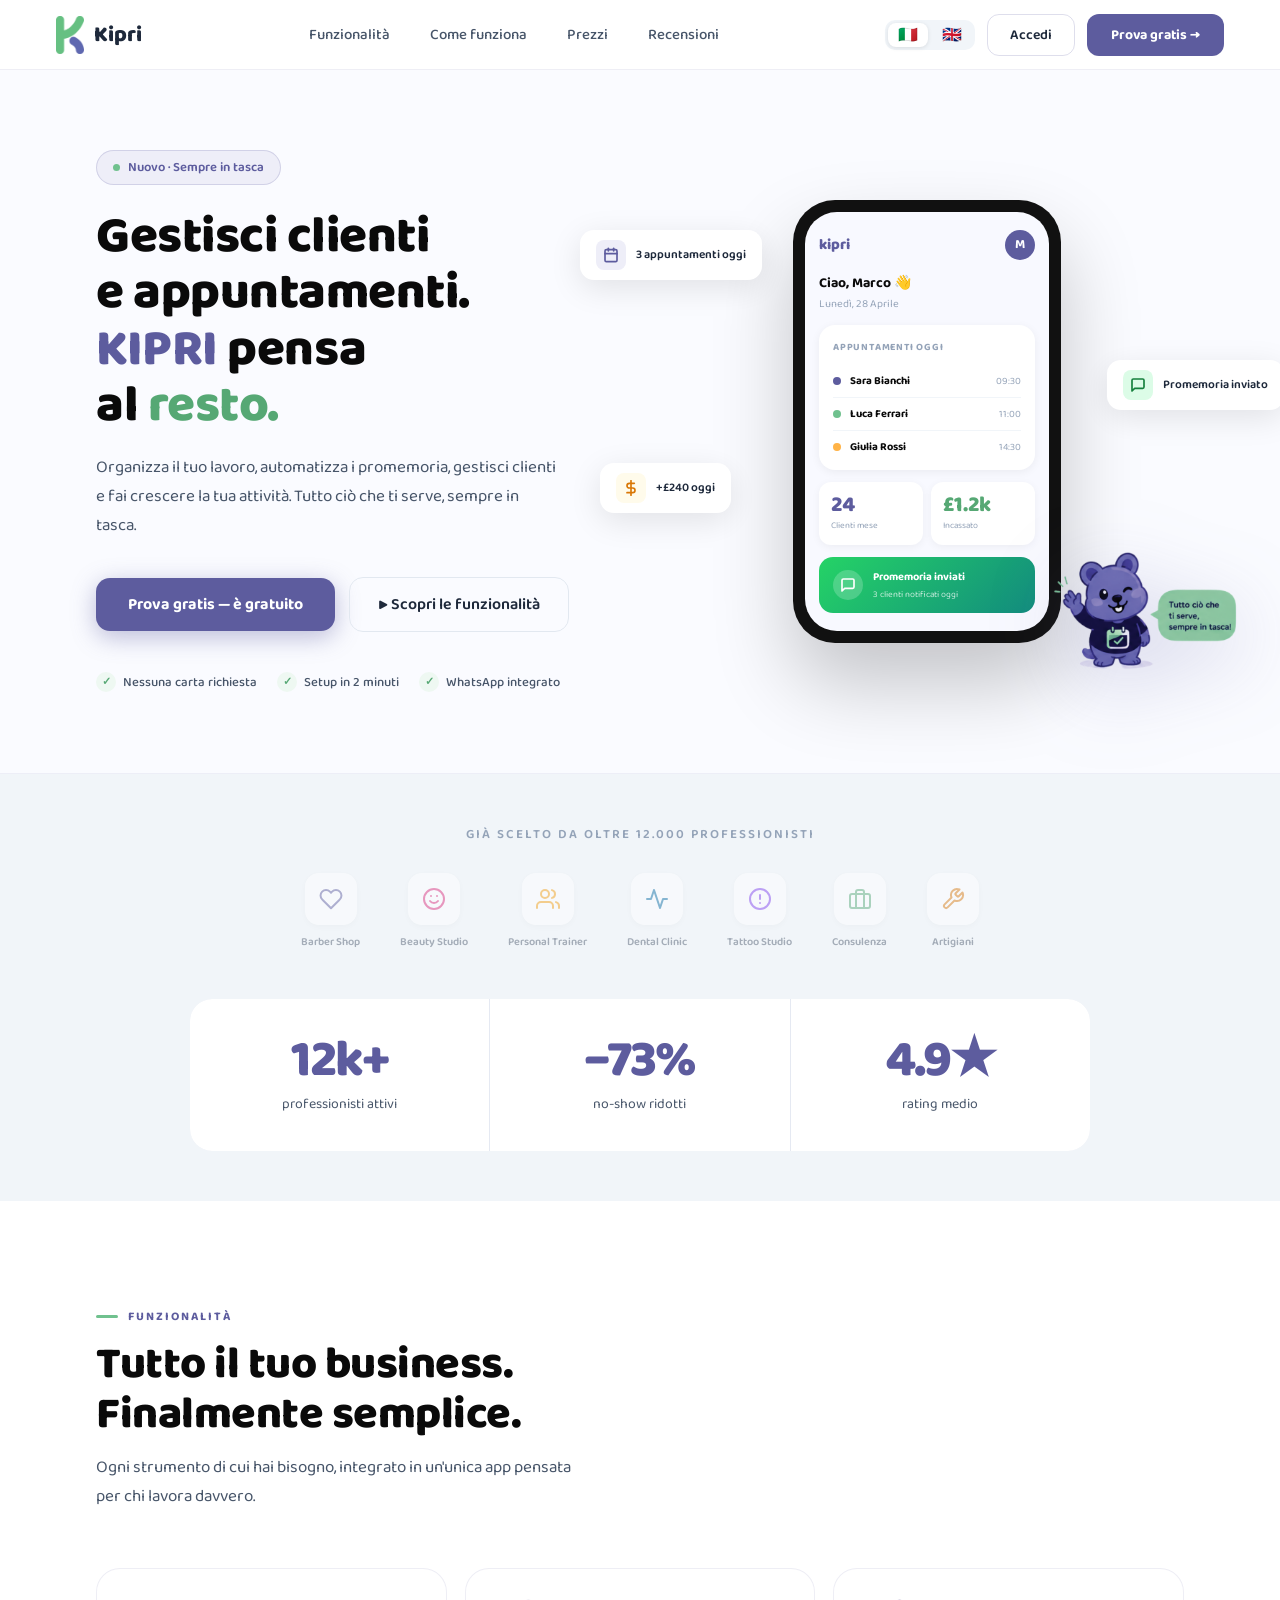
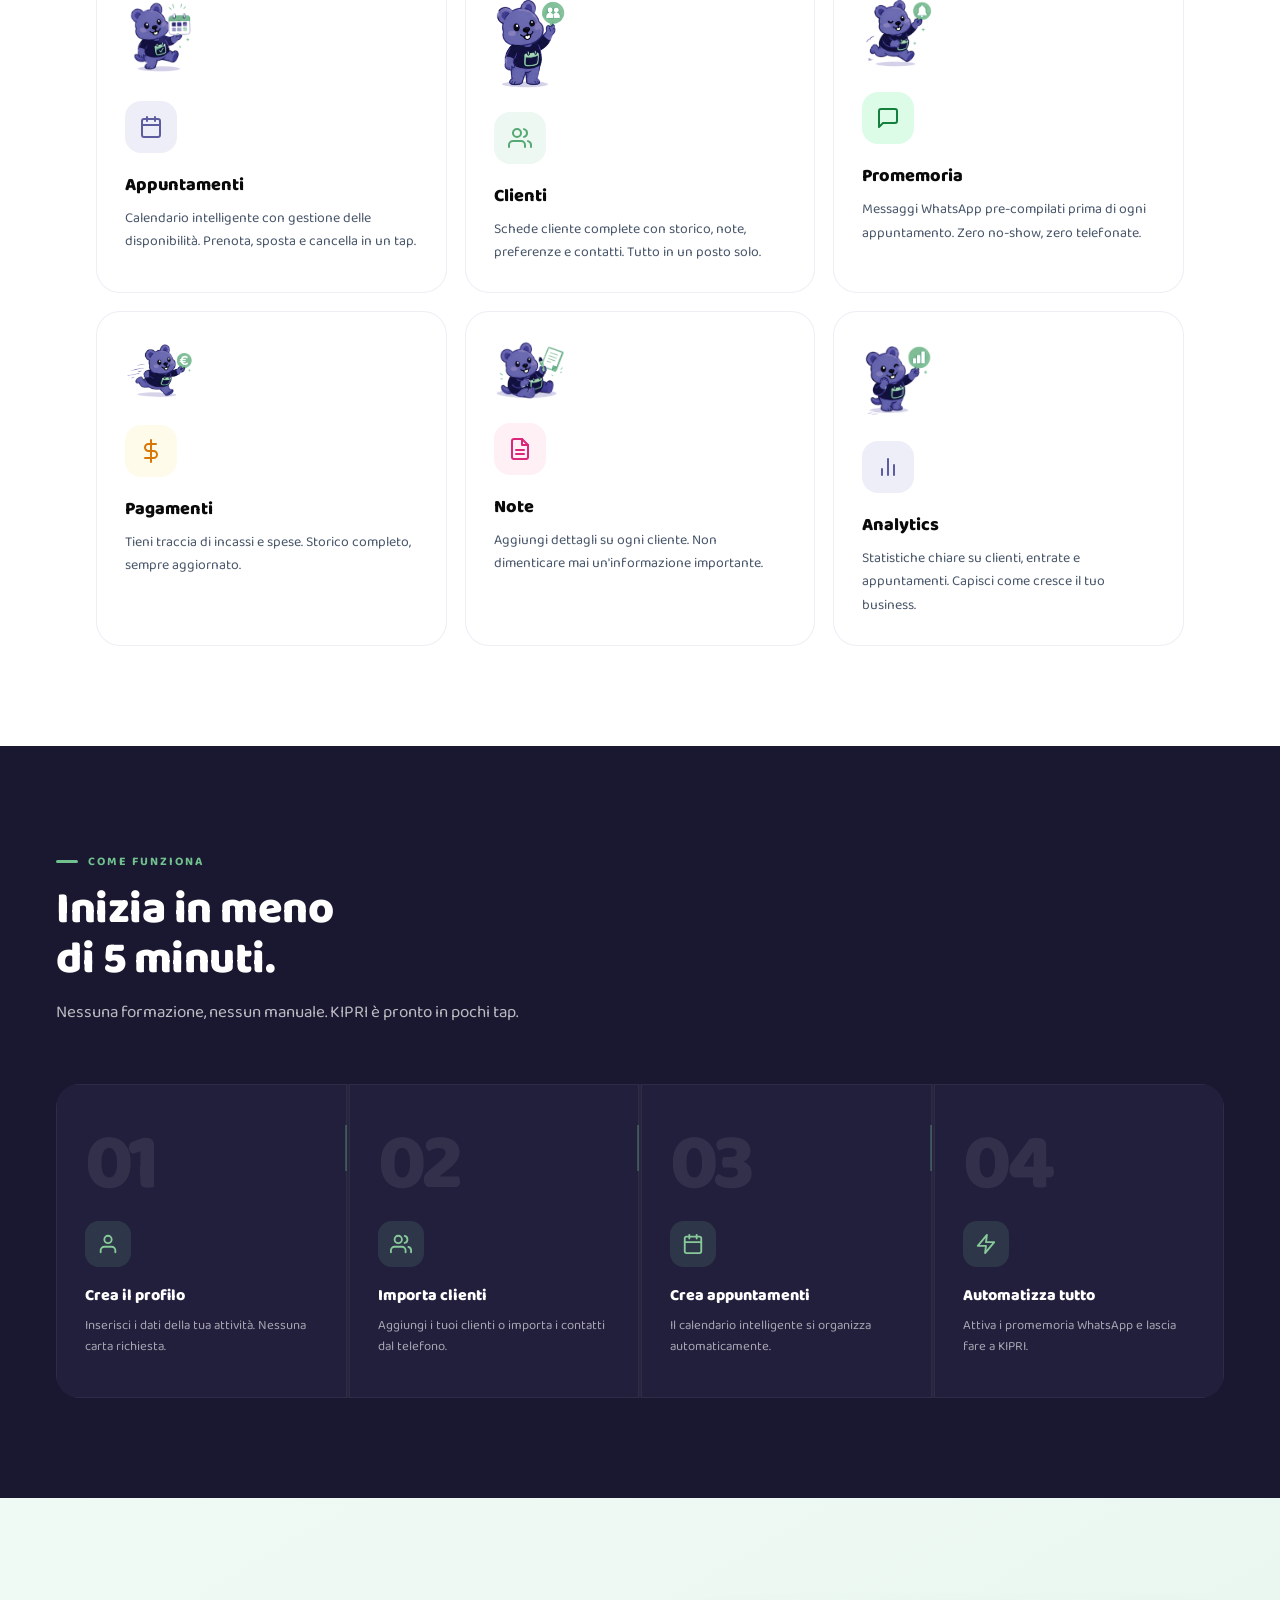
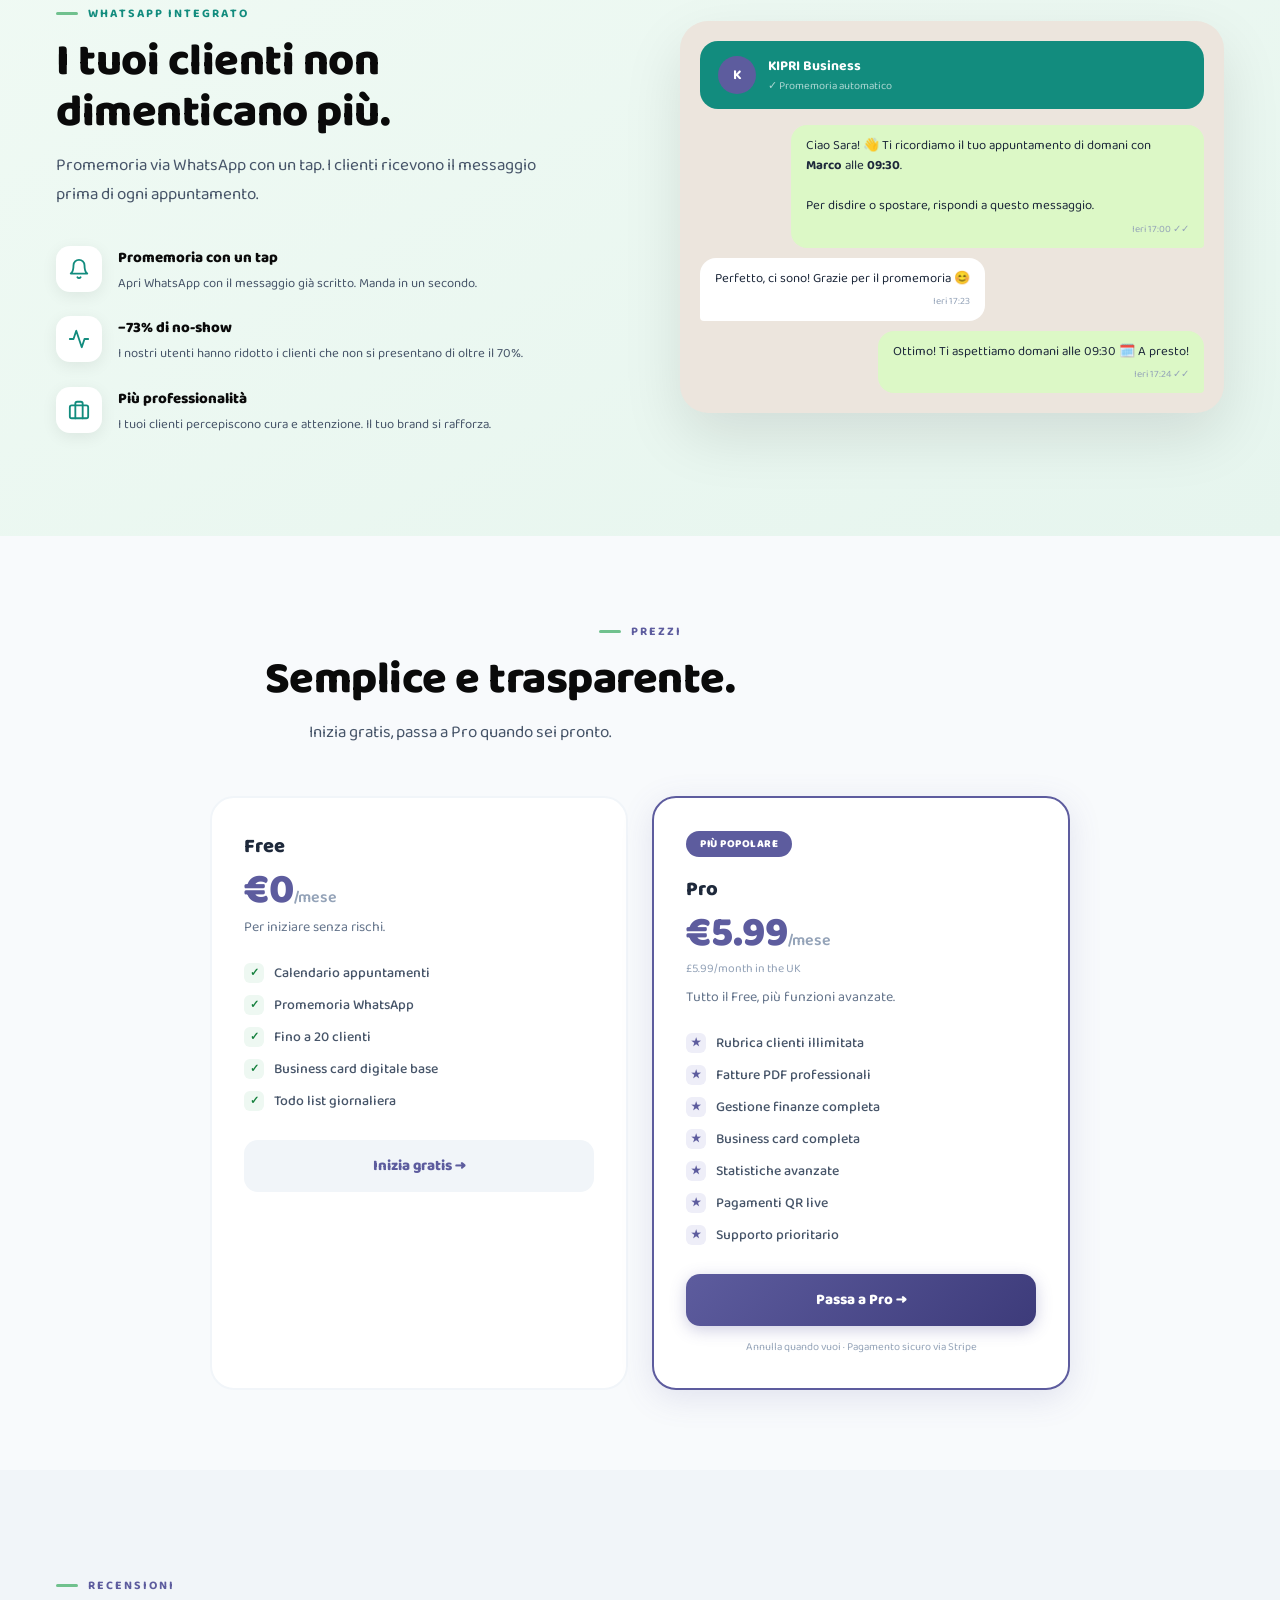
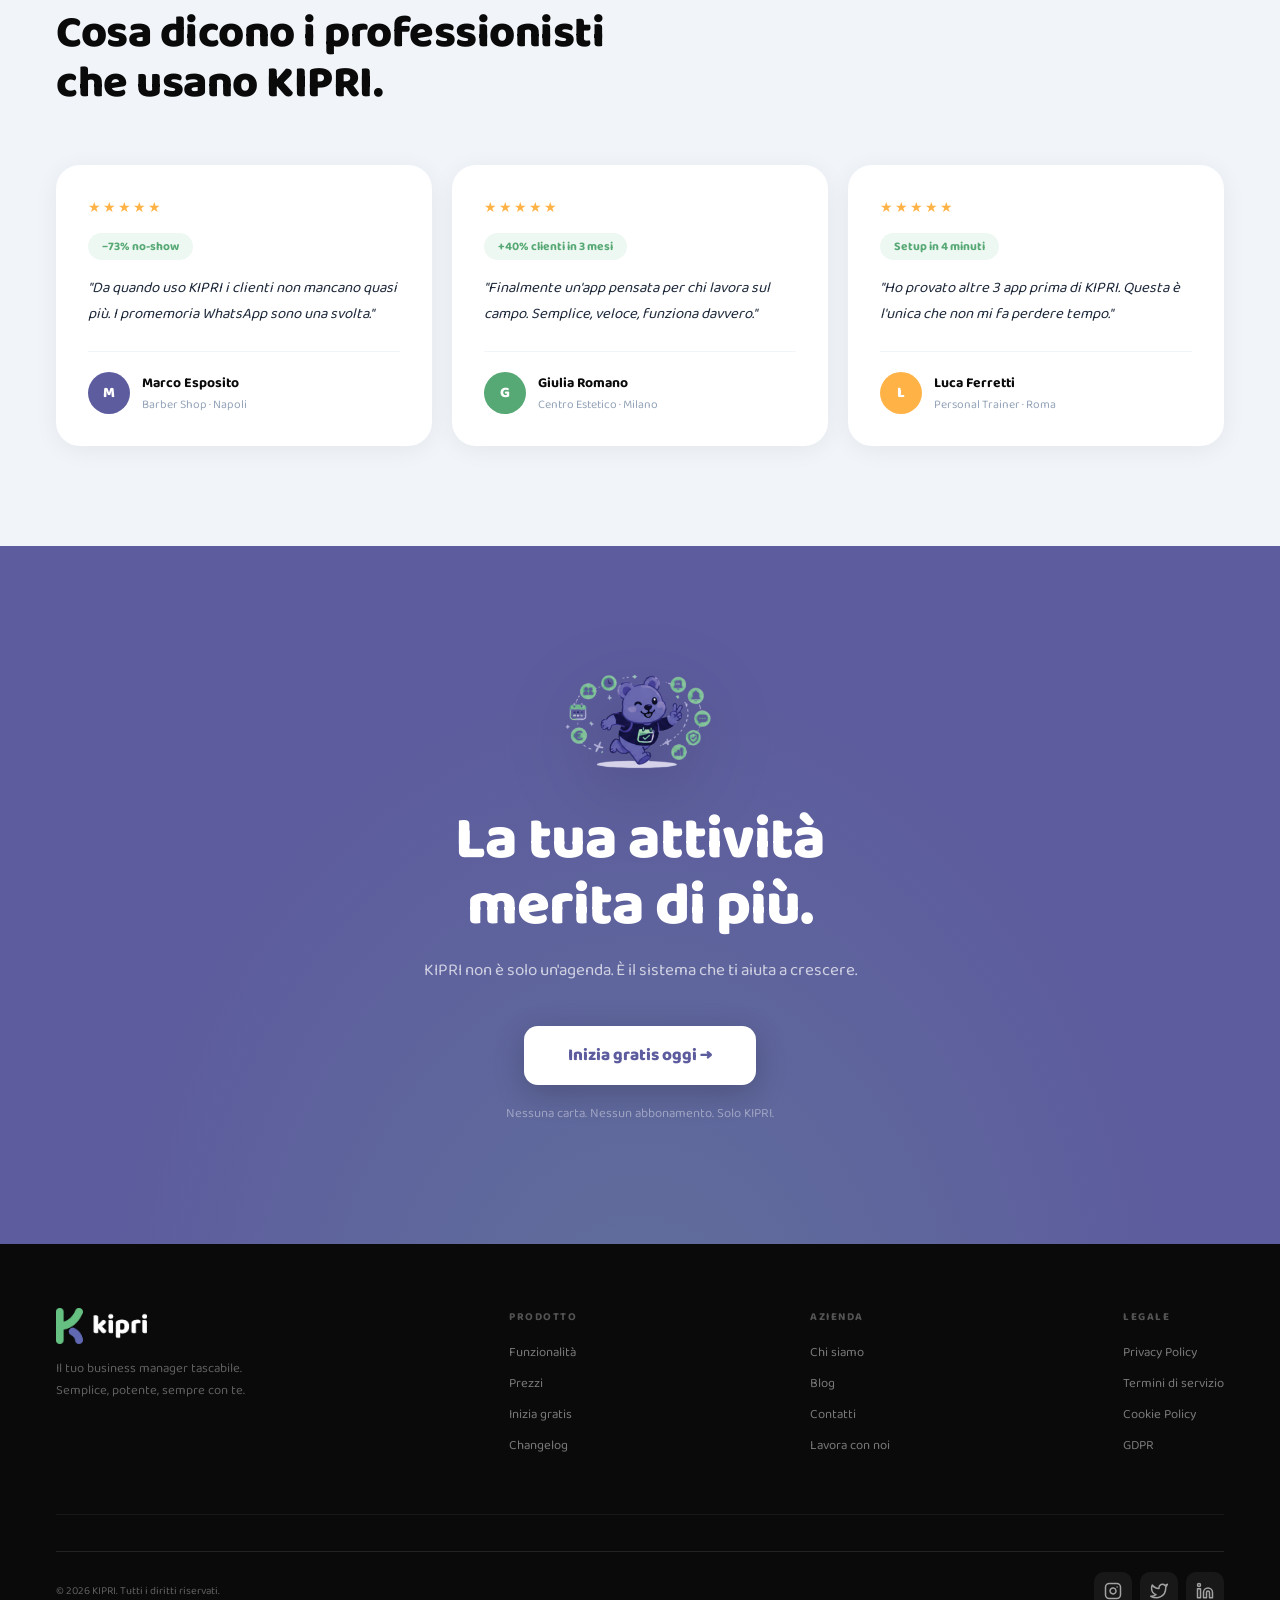
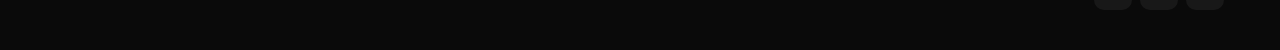
==== index.html @ b2044b87 "Landing: sezione pricing Free vs Pro" ====
<!DOCTYPE html>
<html lang="it">
<head>
<meta charset="UTF-8" />
<meta name="viewport" content="width=device-width, initial-scale=1.0" />
<title>KIPRI — Gestisci clienti e appuntamenti. Sempre in tasca.</title>
<meta name="description" content="KIPRI è l'app gestionale per professionisti e piccole imprese in Italia e UK. Gestisci clienti, appuntamenti, promemoria WhatsApp, fatture e pagamenti — tutto in tasca." />
<meta name="keywords" content="gestionale professionisti, app appuntamenti, gestione clienti, promemoria WhatsApp, fatture PDF, piccole imprese, freelance, barbiere, estetista, personal trainer" />
<meta name="author" content="KIPRI" />
<meta name="robots" content="index, follow" />
<link rel="canonical" href="https://www.kipri.app/" />

<!-- Open Graph / WhatsApp / Facebook -->
<meta property="og:type" content="website" />
<meta property="og:url" content="https://www.kipri.app/" />
<meta property="og:title" content="KIPRI — Il tuo business sempre in tasca" />
<meta property="og:description" content="Gestisci clienti, appuntamenti, promemoria WhatsApp e fatture in un'unica app. Gratis per sempre nella versione base." />
<meta property="og:image" content="https://www.kipri.app/assets/images/kipri-og.png" />
<meta property="og:locale" content="it_IT" />
<meta property="og:locale:alternate" content="en_GB" />
<meta property="og:site_name" content="KIPRI" />

<!-- Twitter Card -->
<meta name="twitter:card" content="summary_large_image" />
<meta name="twitter:title" content="KIPRI — Il tuo business sempre in tasca" />
<meta name="twitter:description" content="Gestisci clienti, appuntamenti, promemoria WhatsApp e fatture. Gratis." />
<meta name="twitter:image" content="https://www.kipri.app/assets/images/kipri-og.png" />

<!-- Schema.org structured data -->
<script type="application/ld+json">
{
  "@context": "https://schema.org",
  "@type": "SoftwareApplication",
  "name": "KIPRI",
  "description": "App gestionale per professionisti e piccole imprese. Clienti, appuntamenti, promemoria WhatsApp, fatture e pagamenti.",
  "url": "https://www.kipri.app",
  "applicationCategory": "BusinessApplication",
  "operatingSystem": "Web, iOS, Android",
  "offers": {
    "@type": "Offer",
    "price": "0",
    "priceCurrency": "EUR"
  },
  "creator": {
    "@type": "Organization",
    "name": "KIPRI",
    "url": "https://www.kipri.app",
    "email": "kipri@kipri.app"
  }
}
</script>
<link rel="icon" type="image/png" href="assets/images/kipri-logo-favicon.png" />
<link rel="apple-touch-icon" href="assets/images/kipri-logo-favicon.png" />
<link rel="preconnect" href="https://fonts.googleapis.com" />
<link rel="preconnect" href="https://fonts.gstatic.com" crossorigin />
<link href="https://fonts.googleapis.com/css2?family=Baloo+2:wght@400;500;600;700;800&display=swap" rel="stylesheet" />
<link rel="stylesheet" href="style.css" />
</head>
<body>

<!-- NAV -->
<nav>
  <a href="#" class="nav-logo">
    <img src="assets/images/logo-kipri.png" alt="Kipri" onerror="this.style.display='none'"/>
    <span class="nav-logo-text">Kipri</span>
  </a>
  <ul class="nav-links">
    <li><a href="#features" id="nav-link1">Funzionalità</a></li>
    <li><a href="#how" id="nav-link2">Come funziona</a></li>
    <li><a href="#pricing" id="nav-link-pricing">Prezzi</a></li>
    <li><a href="#testimonials" id="nav-link3">Recensioni</a></li>
  </ul>
  <div class="nav-cta">
    <div class="lang-switcher">
      <button class="lang-btn active" id="btn-it" onclick="setLang('it')">🇮🇹</button>
      <button class="lang-btn" id="btn-en" onclick="setLang('en')">🇬🇧</button>
    </div>
    <a href="https://kipri.app" class="btn-ghost" id="nav-login">Accedi</a>
    <a href="register.html" class="btn-primary" id="nav-cta">Prova gratis →</a>
  </div>
</nav>

<!-- HERO -->
<div class="hero-wrap">
  <div class="hero">
    <div>
      <div class="hero-badge"><div class="badge-dot"></div><span id="hero-badge">Nuovo · Sempre in tasca</span></div>
      <h1 class="hero-title" id="hero-title">
        Gestisci clienti<br>e appuntamenti.<br>
        <span class="hl">KIPRI</span> pensa<br>al <span class="hlg">resto.</span>
      </h1>
      <p class="hero-sub" id="hero-sub">Organizza il tuo lavoro, automatizza i promemoria, gestisci clienti e fai crescere la tua attività. Tutto ciò che ti serve, sempre in tasca.</p>
      <div class="hero-actions">
        <a href="register.html" class="btn-hero" id="hero-btn1">Prova gratis — è gratuito</a>
        <a href="#features" class="btn-demo" id="hero-btn2">▶ Scopri le funzionalità</a>
      </div>
      <div class="hero-trust">
        <div class="trust-item"><div class="trust-check">✓</div><span id="trust1">Nessuna carta richiesta</span></div>
        <div class="trust-item"><div class="trust-check">✓</div><span id="trust2">Setup in 2 minuti</span></div>
        <div class="trust-item"><div class="trust-check">✓</div><span id="trust3">WhatsApp integrato</span></div>
      </div>
    </div>
    <div class="hero-visual">
      <div class="fbadge fb1">
        <div class="fbadge-icon" style="background:#EEEEF8;"><svg width="16" height="16" viewBox="0 0 24 24" fill="none" stroke="#5D5C9E" stroke-width="2.5" stroke-linecap="round" stroke-linejoin="round"><rect x="3" y="4" width="18" height="18" rx="2"/><line x1="16" y1="2" x2="16" y2="6"/><line x1="8" y1="2" x2="8" y2="6"/><line x1="3" y1="10" x2="21" y2="10"/></svg></div>
        <span id="fbadge1">3 appuntamenti oggi</span>
      </div>
      <div class="fbadge fb2">
        <div class="fbadge-icon" style="background:#DCFCE7;"><svg width="16" height="16" viewBox="0 0 24 24" fill="none" stroke="#15803D" stroke-width="2.5" stroke-linecap="round" stroke-linejoin="round"><path d="M21 15a2 2 0 0 1-2 2H7l-4 4V5a2 2 0 0 1 2-2h14a2 2 0 0 1 2 2z"/></svg></div>
        <span id="fbadge2">Promemoria inviato</span>
      </div>
      <div class="fbadge fb3">
        <div class="fbadge-icon" style="background:#FFFBEB;"><svg width="16" height="16" viewBox="0 0 24 24" fill="none" stroke="#D97706" stroke-width="2.5" stroke-linecap="round" stroke-linejoin="round"><line x1="12" y1="1" x2="12" y2="23"/><path d="M17 5H9.5a3.5 3.5 0 0 0 0 7h5a3.5 3.5 0 0 1 0 7H6"/></svg></div>
        +£240 oggi
      </div>
      <div class="phone-wrap">
        <div class="phone-screen">
          <div class="phone-inner">
            <div class="phone-topbar">
              <span style="font-family:'Baloo 2',sans-serif;font-weight:800;font-size:15px;color:#5D5C9E;">kipri</span>
              <div class="phone-avatar">M</div>
            </div>
            <div>
              <div class="phone-greeting" id="phone-greeting">Ciao, Marco 👋</div>
              <div class="phone-date" id="phone-date">Lunedì, 28 Aprile</div>
            </div>
            <div class="phone-card">
              <div class="phone-card-title" id="phone-card-title">Appuntamenti oggi</div>
              <div class="appt"><div class="appt-dot" style="background:#5D5C9E;"></div><span class="appt-name">Sara Bianchi</span><span class="appt-time">09:30</span></div>
              <div class="appt"><div class="appt-dot" style="background:#70C18E;"></div><span class="appt-name">Luca Ferrari</span><span class="appt-time">11:00</span></div>
              <div class="appt"><div class="appt-dot" style="background:#FFB347;"></div><span class="appt-name">Giulia Rossi</span><span class="appt-time">14:30</span></div>
            </div>
            <div class="phone-stats">
              <div class="mini-stat"><div class="mini-stat-num" style="color:#5D5C9E;">24</div><div class="mini-stat-label" id="mini-label1">Clienti mese</div></div>
              <div class="mini-stat"><div class="mini-stat-num" style="color:#56a874;">£1.2k</div><div class="mini-stat-label" id="mini-label2">Incassato</div></div>
            </div>
            <div class="phone-wa">
              <div class="wa-ball"><svg width="16" height="16" viewBox="0 0 24 24" fill="none" stroke="white" stroke-width="2.5" stroke-linecap="round" stroke-linejoin="round"><path d="M21 15a2 2 0 0 1-2 2H7l-4 4V5a2 2 0 0 1 2-2h14a2 2 0 0 1 2 2z"/></svg></div>
              <div><div class="wa-title" id="wa-phone-title">Promemoria inviati</div><div class="wa-sub" id="wa-phone-sub">3 clienti notificati oggi</div></div>
            </div>
          </div>
        </div>
      </div>
      <div class="mascotte-hero">
        <img src="assets/images/kipri-mascot.png" alt="Kipri" onerror="this.style.display='none'"/>
      </div>
    </div>
  </div>
</div>

<!-- SOCIAL PROOF -->
<section class="proof-strip">
  <div class="proof-label" id="proof-label">Già scelto da oltre 12.000 professionisti</div>
  <div class="proof-logos">
    <div class="proof-item"><div class="proof-icon"><svg width="24" height="24" viewBox="0 0 24 24" fill="none" stroke="#5D5C9E" stroke-width="2" stroke-linecap="round" stroke-linejoin="round"><path d="M20.84 4.61a5.5 5.5 0 0 0-7.78 0L12 5.67l-1.06-1.06a5.5 5.5 0 0 0-7.78 7.78l1.06 1.06L12 21.23l7.78-7.78 1.06-1.06a5.5 5.5 0 0 0 0-7.78z"/></svg></div><span class="proof-name">Barber Shop</span></div>
    <div class="proof-item"><div class="proof-icon"><svg width="24" height="24" viewBox="0 0 24 24" fill="none" stroke="#DB2777" stroke-width="2" stroke-linecap="round" stroke-linejoin="round"><circle cx="12" cy="12" r="10"/><path d="M8 14s1.5 2 4 2 4-2 4-2"/><line x1="9" y1="9" x2="9.01" y2="9"/><line x1="15" y1="9" x2="15.01" y2="9"/></svg></div><span class="proof-name">Beauty Studio</span></div>
    <div class="proof-item"><div class="proof-icon"><svg width="24" height="24" viewBox="0 0 24 24" fill="none" stroke="#F59E0B" stroke-width="2" stroke-linecap="round" stroke-linejoin="round"><path d="M17 21v-2a4 4 0 0 0-4-4H5a4 4 0 0 0-4 4v2"/><circle cx="9" cy="7" r="4"/><path d="M23 21v-2a4 4 0 0 0-3-3.87"/><path d="M16 3.13a4 4 0 0 1 0 7.75"/></svg></div><span class="proof-name">Personal Trainer</span></div>
    <div class="proof-item"><div class="proof-icon"><svg width="24" height="24" viewBox="0 0 24 24" fill="none" stroke="#0369A1" stroke-width="2" stroke-linecap="round" stroke-linejoin="round"><path d="M22 12h-4l-3 9L9 3l-3 9H2"/></svg></div><span class="proof-name">Dental Clinic</span></div>
    <div class="proof-item"><div class="proof-icon"><svg width="24" height="24" viewBox="0 0 24 24" fill="none" stroke="#7C3AED" stroke-width="2" stroke-linecap="round" stroke-linejoin="round"><circle cx="12" cy="12" r="10"/><line x1="12" y1="8" x2="12" y2="12"/><line x1="12" y1="16" x2="12.01" y2="16"/></svg></div><span class="proof-name">Tattoo Studio</span></div>
    <div class="proof-item"><div class="proof-icon"><svg width="24" height="24" viewBox="0 0 24 24" fill="none" stroke="#56a874" stroke-width="2" stroke-linecap="round" stroke-linejoin="round"><rect x="2" y="7" width="20" height="14" rx="2"/><path d="M16 21V5a2 2 0 0 0-2-2h-4a2 2 0 0 0-2 2v16"/></svg></div><span class="proof-name">Consulenza</span></div>
    <div class="proof-item"><div class="proof-icon"><svg width="24" height="24" viewBox="0 0 24 24" fill="none" stroke="#D97706" stroke-width="2" stroke-linecap="round" stroke-linejoin="round"><path d="M14.7 6.3a1 1 0 0 0 0 1.4l1.6 1.6a1 1 0 0 0 1.4 0l3.77-3.77a6 6 0 0 1-7.94 7.94l-6.91 6.91a2.12 2.12 0 0 1-3-3l6.91-6.91a6 6 0 0 1 7.94-7.94l-3.76 3.76z"/></svg></div><span class="proof-name">Artigiani</span></div>
  </div>
  <div class="stats-row">
    <div class="stat-box"><div class="stat-big">12k+</div><div class="stat-desc" id="stat-desc1">professionisti attivi</div></div>
    <div class="stat-box"><div class="stat-big">−73%</div><div class="stat-desc" id="stat-desc2">no-show ridotti</div></div>
    <div class="stat-box"><div class="stat-big">4.9★</div><div class="stat-desc" id="stat-desc3">rating medio</div></div>
  </div>
</section>

<!-- FEATURES -->
<section id="features" class="section">
  <div class="sec-label" id="feat-label">Funzionalità</div>
  <h2 class="sec-title" id="feat-title">Tutto il tuo business.<br>Finalmente semplice.</h2>
  <p class="sec-sub" id="feat-sub">Ogni strumento di cui hai bisogno, integrato in un'unica app pensata per chi lavora davvero.</p>
  <div class="features-grid">
    <div class="feat-card">
      <img class="feat-mascotte" src="assets/images/kipri-calendar.png" alt="" onerror="this.style.display='none'"/>
      <div class="feat-icon-wrap" style="background:#EEEEF8;"><svg width="24" height="24" viewBox="0 0 24 24" fill="none" stroke="#5D5C9E" stroke-width="2" stroke-linecap="round" stroke-linejoin="round"><rect x="3" y="4" width="18" height="18" rx="2"/><line x1="16" y1="2" x2="16" y2="6"/><line x1="8" y1="2" x2="8" y2="6"/><line x1="3" y1="10" x2="21" y2="10"/></svg></div>
      <div class="feat-title" id="feat1-title">Appuntamenti</div>
      <p class="feat-desc" id="feat1-desc">Calendario intelligente con gestione delle disponibilità. Prenota, sposta e cancella in un tap.</p>
    </div>
    <div class="feat-card">
      <img class="feat-mascotte" src="assets/images/kipri-clients.png" alt="" onerror="this.style.display='none'"/>
      <div class="feat-icon-wrap" style="background:#EEF8F2;"><svg width="24" height="24" viewBox="0 0 24 24" fill="none" stroke="#56a874" stroke-width="2" stroke-linecap="round" stroke-linejoin="round"><path d="M17 21v-2a4 4 0 0 0-4-4H5a4 4 0 0 0-4 4v2"/><circle cx="9" cy="7" r="4"/><path d="M23 21v-2a4 4 0 0 0-3-3.87"/><path d="M16 3.13a4 4 0 0 1 0 7.75"/></svg></div>
      <div class="feat-title" id="feat2-title">Clienti</div>
      <p class="feat-desc" id="feat2-desc">Schede cliente complete con storico, note, preferenze e contatti. Tutto in un posto solo.</p>
    </div>
    <div class="feat-card">
      <img class="feat-mascotte" src="assets/images/kipri-reminder.png" alt="" onerror="this.style.display='none'"/>
      <div class="feat-icon-wrap" style="background:#DCFCE7;"><svg width="24" height="24" viewBox="0 0 24 24" fill="none" stroke="#15803D" stroke-width="2" stroke-linecap="round" stroke-linejoin="round"><path d="M21 15a2 2 0 0 1-2 2H7l-4 4V5a2 2 0 0 1 2-2h14a2 2 0 0 1 2 2z"/></svg></div>
      <div class="feat-title" id="feat3-title">Promemoria</div>
      <p class="feat-desc" id="feat3-desc">Messaggi WhatsApp pre-compilati prima di ogni appuntamento. Zero no-show, zero telefonate.</p>
    </div>
    <div class="feat-card">
      <img class="feat-mascotte" src="assets/images/kipri-payment.png" alt="" onerror="this.style.display='none'"/>
      <div class="feat-icon-wrap" style="background:#FFFBEB;"><svg width="24" height="24" viewBox="0 0 24 24" fill="none" stroke="#D97706" stroke-width="2" stroke-linecap="round" stroke-linejoin="round"><line x1="12" y1="1" x2="12" y2="23"/><path d="M17 5H9.5a3.5 3.5 0 0 0 0 7h5a3.5 3.5 0 0 1 0 7H6"/></svg></div>
      <div class="feat-title" id="feat4-title">Pagamenti</div>
      <p class="feat-desc" id="feat4-desc">Tieni traccia di incassi e spese. Storico completo, sempre aggiornato.</p>
    </div>
    <div class="feat-card">
      <img class="feat-mascotte" src="assets/images/kipri-notes.png" alt="" onerror="this.style.display='none'"/>
      <div class="feat-icon-wrap" style="background:#FFF0F6;"><svg width="24" height="24" viewBox="0 0 24 24" fill="none" stroke="#DB2777" stroke-width="2" stroke-linecap="round" stroke-linejoin="round"><path d="M14 2H6a2 2 0 0 0-2 2v16a2 2 0 0 0 2 2h12a2 2 0 0 0 2-2V8z"/><polyline points="14 2 14 8 20 8"/><line x1="16" y1="13" x2="8" y2="13"/><line x1="16" y1="17" x2="8" y2="17"/></svg></div>
      <div class="feat-title" id="feat5-title">Note</div>
      <p class="feat-desc" id="feat5-desc">Aggiungi dettagli su ogni cliente. Non dimenticare mai un'informazione importante.</p>
    </div>
    <div class="feat-card">
      <img class="feat-mascotte" src="assets/images/kipri-stats.png" alt="" onerror="this.style.display='none'"/>
      <div class="feat-icon-wrap" style="background:#EEEEF8;"><svg width="24" height="24" viewBox="0 0 24 24" fill="none" stroke="#5D5C9E" stroke-width="2" stroke-linecap="round" stroke-linejoin="round"><line x1="18" y1="20" x2="18" y2="10"/><line x1="12" y1="20" x2="12" y2="4"/><line x1="6" y1="20" x2="6" y2="14"/></svg></div>
      <div class="feat-title" id="feat6-title">Analytics</div>
      <p class="feat-desc" id="feat6-desc">Statistiche chiare su clienti, entrate e appuntamenti. Capisci come cresce il tuo business.</p>
    </div>
  </div>
</section>

<!-- HOW IT WORKS -->
<section id="how" class="how-wrap">
  <div class="how-inner">
    <div class="sec-label" style="color:var(--green);" id="how-label">Come funziona</div>
    <h2 class="sec-title" style="color:white;" id="how-title">Inizia in meno<br>di 5 minuti.</h2>
    <p class="sec-sub" style="color:rgba(255,255,255,0.7);" id="how-sub">Nessuna formazione, nessun manuale. KIPRI è pronto in pochi tap.</p>
    <div class="steps-grid">
      <div class="step"><div class="step-num">01</div><div class="step-icon"><svg width="22" height="22" viewBox="0 0 24 24" fill="none" stroke="#88C999" stroke-width="2" stroke-linecap="round" stroke-linejoin="round"><path d="M20 21v-2a4 4 0 0 0-4-4H8a4 4 0 0 0-4 4v2"/><circle cx="12" cy="7" r="4"/></svg></div><div class="step-title" id="step1-title">Crea il profilo</div><p class="step-desc" id="step1-desc">Inserisci i dati della tua attività. Nessuna carta richiesta.</p><div class="step-divider"></div></div>
      <div class="step"><div class="step-num">02</div><div class="step-icon"><svg width="22" height="22" viewBox="0 0 24 24" fill="none" stroke="#88C999" stroke-width="2" stroke-linecap="round" stroke-linejoin="round"><path d="M17 21v-2a4 4 0 0 0-4-4H5a4 4 0 0 0-4 4v2"/><circle cx="9" cy="7" r="4"/><path d="M23 21v-2a4 4 0 0 0-3-3.87"/><path d="M16 3.13a4 4 0 0 1 0 7.75"/></svg></div><div class="step-title" id="step2-title">Importa clienti</div><p class="step-desc" id="step2-desc">Aggiungi i tuoi clienti o importa i contatti dal telefono.</p><div class="step-divider"></div></div>
      <div class="step"><div class="step-num">03</div><div class="step-icon"><svg width="22" height="22" viewBox="0 0 24 24" fill="none" stroke="#88C999" stroke-width="2" stroke-linecap="round" stroke-linejoin="round"><rect x="3" y="4" width="18" height="18" rx="2"/><line x1="16" y1="2" x2="16" y2="6"/><line x1="8" y1="2" x2="8" y2="6"/><line x1="3" y1="10" x2="21" y2="10"/></svg></div><div class="step-title" id="step3-title">Crea appuntamenti</div><p class="step-desc" id="step3-desc">Il calendario intelligente si organizza automaticamente.</p><div class="step-divider"></div></div>
      <div class="step"><div class="step-num">04</div><div class="step-icon"><svg width="22" height="22" viewBox="0 0 24 24" fill="none" stroke="#88C999" stroke-width="2" stroke-linecap="round" stroke-linejoin="round"><polygon points="13 2 3 14 12 14 11 22 21 10 12 10 13 2"/></svg></div><div class="step-title" id="step4-title">Automatizza tutto</div><p class="step-desc" id="step4-desc">Attiva i promemoria WhatsApp e lascia fare a KIPRI.</p></div>
    </div>
  </div>
</section>

<!-- WHATSAPP -->
<section class="wa-wrap">
  <div class="wa-inner">
    <div>
      <div class="sec-label" style="color:#128C7E;" id="wa-label">WhatsApp integrato</div>
      <h2 class="sec-title" id="wa-title">I tuoi clienti non<br>dimenticano più.</h2>
      <p class="sec-sub" id="wa-sub">Promemoria via WhatsApp con un tap. I clienti ricevono il messaggio prima di ogni appuntamento.</p>
      <div class="wa-feats">
        <div class="wa-feat"><div class="wa-feat-icon"><svg width="22" height="22" viewBox="0 0 24 24" fill="none" stroke="#128C7E" stroke-width="2" stroke-linecap="round" stroke-linejoin="round"><path d="M18 8A6 6 0 0 0 6 8c0 7-3 9-3 9h18s-3-2-3-9"/><path d="M13.73 21a2 2 0 0 1-3.46 0"/></svg></div><div><div class="wa-feat-title" id="wa-feat1-title">Promemoria con un tap</div><p class="wa-feat-desc" id="wa-feat1-desc">Apri WhatsApp con il messaggio già scritto. Manda in un secondo.</p></div></div>
        <div class="wa-feat"><div class="wa-feat-icon"><svg width="22" height="22" viewBox="0 0 24 24" fill="none" stroke="#128C7E" stroke-width="2" stroke-linecap="round" stroke-linejoin="round"><polyline points="22 12 18 12 15 21 9 3 6 12 2 12"/></svg></div><div><div class="wa-feat-title" id="wa-feat2-title">−73% di no-show</div><p class="wa-feat-desc" id="wa-feat2-desc">I nostri utenti hanno ridotto i clienti che non si presentano di oltre il 70%.</p></div></div>
        <div class="wa-feat"><div class="wa-feat-icon"><svg width="22" height="22" viewBox="0 0 24 24" fill="none" stroke="#128C7E" stroke-width="2" stroke-linecap="round" stroke-linejoin="round"><rect x="2" y="7" width="20" height="14" rx="2"/><path d="M16 21V5a2 2 0 0 0-2-2h-4a2 2 0 0 0-2 2v16"/></svg></div><div><div class="wa-feat-title" id="wa-feat3-title">Più professionalità</div><p class="wa-feat-desc" id="wa-feat3-desc">I tuoi clienti percepiscono cura e attenzione. Il tuo brand si rafforza.</p></div></div>
      </div>
    </div>
    <div class="chat-box">
      <div class="chat-hd"><div class="chat-av">K</div><div><div class="chat-name">KIPRI Business</div><div class="chat-online" id="chat-online">✓ Promemoria automatico</div></div></div>
      <div class="chat-msgs">
        <div class="msg msg-out" id="chat-msg1">Ciao Sara! 👋 Ti ricordiamo il tuo appuntamento di domani con <strong>Marco</strong> alle <strong>09:30</strong>.<br><br>Per disdire o spostare, rispondi a questo messaggio.<div class="msg-time">Ieri 17:00 ✓✓</div></div>
        <div class="msg msg-in" id="chat-msg2">Perfetto, ci sono! Grazie per il promemoria 😊<div class="msg-time">Ieri 17:23</div></div>
        <div class="msg msg-out" id="chat-msg3">Ottimo! Ti aspettiamo domani alle 09:30 🗓️ A presto!<div class="msg-time">Ieri 17:24 ✓✓</div></div>
      </div>
    </div>
  </div>
</section>

<!-- TESTIMONIALS -->

<!-- PRICING -->
<section id="pricing" class="pricing-wrap">
  <div class="pricing-inner">
    <div class="sec-label" id="pricing-label">Prezzi</div>
    <h2 class="sec-title" id="pricing-title">Semplice e trasparente.</h2>
    <p class="sec-sub" id="pricing-sub">Inizia gratis, passa a Pro quando sei pronto.</p>
    <div class="pricing-grid">
      <!-- FREE -->
      <div class="pricing-card">
        <div class="pricing-plan-name" id="pricing-free-name">Free</div>
        <div class="pricing-price">€0<span class="pricing-period" id="pricing-free-period">/mese</span></div>
        <div class="pricing-desc" id="pricing-free-desc">Per iniziare senza rischi.</div>
        <ul class="pricing-features">
          <li><span class="pf-check">✓</span><span id="pf-f1">Calendario appuntamenti</span></li>
          <li><span class="pf-check">✓</span><span id="pf-f2">Promemoria WhatsApp</span></li>
          <li><span class="pf-check">✓</span><span id="pf-f3">Fino a 20 clienti</span></li>
          <li><span class="pf-check">✓</span><span id="pf-f4">Business card digitale base</span></li>
          <li><span class="pf-check">✓</span><span id="pf-f5">Todo list giornaliera</span></li>
        </ul>
        <a href="register.html" class="pricing-btn-free" id="pricing-btn-free">Inizia gratis →</a>
      </div>
      <!-- PRO -->
      <div class="pricing-card pricing-card-pro">
        <div class="pricing-popular" id="pricing-popular">Più popolare</div>
        <div class="pricing-plan-name" id="pricing-pro-name">Pro</div>
        <div class="pricing-price">€5.99<span class="pricing-period" id="pricing-pro-period-it">/mese</span><span class="pricing-period" id="pricing-pro-period-en" style="display:none">/month</span></div>
        <div class="pricing-price-alt" id="pricing-pro-alt">£5.99/month in the UK</div>
        <div class="pricing-desc" id="pricing-pro-desc">Tutto il Free, più funzioni avanzate.</div>
        <ul class="pricing-features">
          <li><span class="pf-check pf-pro">★</span><span id="pf-p1">Rubrica clienti illimitata</span></li>
          <li><span class="pf-check pf-pro">★</span><span id="pf-p2">Fatture PDF professionali</span></li>
          <li><span class="pf-check pf-pro">★</span><span id="pf-p3">Gestione finanze completa</span></li>
          <li><span class="pf-check pf-pro">★</span><span id="pf-p4">Business card completa</span></li>
          <li><span class="pf-check pf-pro">★</span><span id="pf-p5">Statistiche avanzate</span></li>
          <li><span class="pf-check pf-pro">★</span><span id="pf-p6">Pagamenti QR live</span></li>
          <li><span class="pf-check pf-pro">★</span><span id="pf-p7">Supporto prioritario</span></li>
        </ul>
        <a href="https://kipri.app" class="pricing-btn-pro" id="pricing-btn-pro">Passa a Pro →</a>
        <div class="pricing-guarantee" id="pricing-guarantee">Annulla quando vuoi · Pagamento sicuro via Stripe</div>
      </div>
    </div>
  </div>
</section>


<section id="testimonials" class="testi-wrap">
  <div class="testi-inner">
    <div class="sec-label" id="testi-label">Recensioni</div>
    <h2 class="sec-title" id="testi-title">Cosa dicono i professionisti<br>che usano KIPRI.</h2>
    <div class="testi-grid">
      <div class="testi-card"><div class="testi-stars">★★★★★</div><div class="testi-result">−73% no-show</div><p class="testi-text" id="testi1">"Da quando uso KIPRI i clienti non mancano quasi più. I promemoria WhatsApp sono una svolta. Ho recuperato ore di lavoro ogni settimana."</p><div class="testi-author"><div class="author-av" style="background:#5D5C9E;">M</div><div><div class="author-name">Marco Esposito</div><div class="author-role">Barber Shop · Napoli</div></div></div></div>
      <div class="testi-card"><div class="testi-stars">★★★★★</div><div class="testi-result">+40% clienti in 3 mesi</div><p class="testi-text" id="testi2">"Finalmente un'app pensata per chi lavora sul campo. Semplice, veloce, funziona davvero. La rubrica clienti mi ha cambiato la vita."</p><div class="testi-author"><div class="author-av" style="background:#56a874;">G</div><div><div class="author-name">Giulia Romano</div><div class="author-role">Centro Estetico · Milano</div></div></div></div>
      <div class="testi-card"><div class="testi-stars">★★★★★</div><div class="testi-result">Setup in 4 minuti</div><p class="testi-text" id="testi3">"Ho provato altre 3 app prima di KIPRI. Questa è l'unica che non mi fa perdere tempo. In 5 minuti ero già operativo."</p><div class="testi-author"><div class="author-av" style="background:#FFB347;">L</div><div><div class="author-name">Luca Ferretti</div><div class="author-role">Personal Trainer · Roma</div></div></div></div>
    </div>
  </div>
</section>

<!-- FINAL CTA -->
<section class="cta-wrap">
  <div class="cta-mascotte"><img src="assets/images/kipri-mascot-happy.png" alt="Kipri" onerror="this.style.display='none'"/></div>
  <div class="cta-inner">
    <h2 class="cta-title" id="cta-title">La tua attività<br>merita di più.</h2>
    <p class="cta-sub" id="cta-sub">KIPRI non è solo un'agenda. È il sistema che ti aiuta a crescere, a lavorare meglio e a perdere meno tempo.</p>
    <a href="register.html" class="btn-white" id="cta-btn">Inizia gratis oggi →</a>
    <p class="cta-note" id="cta-note">Nessuna carta. Nessun abbonamento. Solo KIPRI.</p>
  </div>
</section>

<!-- FOOTER -->
<footer>
  <div class="footer-inner">
    <div class="footer-top">
      <div>
        <div class="footer-logo">
          <img src="assets/images/logo-kipri-white.png" alt="Kipri" onerror="this.style.display='none'"/>
          
        </div>
        <p class="footer-brand-desc" id="footer-desc">Il tuo business manager tascabile. Semplice, potente, sempre con te.</p>
      </div>
      <div><div class="footer-col-title" id="footer-col1">Prodotto</div><div class="footer-col"><a href="#features" id="footer-link1">Funzionalità</a><a href="register.html" id="footer-link2">Prezzi</a><a href="register.html" id="footer-link3">Inizia gratis</a><a href="#" id="footer-link4">Changelog</a></div></div>
      <div><div class="footer-col-title" id="footer-col2">Azienda</div><div class="footer-col"><a href="#" id="footer-link5">Chi siamo</a><a href="#" id="footer-link6">Blog</a><a href="mailto:kipri@kipri.app" id="footer-link7">Contatti</a><a href="#" id="footer-link8">Lavora con noi</a></div></div>
      <div><div class="footer-col-title" id="footer-col3">Legale</div><div class="footer-col"><a href="#">Privacy Policy</a><a href="#">Termini di servizio</a><a href="#">Cookie Policy</a><a href="#">GDPR</a></div></div>
    </div>
    <div style="display:flex;align-items:center;justify-content:space-between;flex-wrap:wrap;gap:12px;padding-top:20px;border-top:1px solid rgba(255,255,255,0.1);">
      <span style="font-size:11px;color:rgba(255,255,255,0.35);font-family:'Baloo 2',sans-serif;" id="footer-copy">© 2026 KIPRI. Tutti i diritti riservati. &nbsp;·&nbsp; KIPRI v1.1.0 &nbsp;·&nbsp; Powered by <a href="#" style="color:rgba(255,255,255,0.45);text-decoration:none;font-weight:700;">MR Design</a></span>
      <div style="display:flex;gap:8px;align-items:center;">
        <a href="#" class="soc-btn"><svg width="18" height="18" viewBox="0 0 24 24" fill="none" stroke="rgba(255,255,255,0.6)" stroke-width="2" stroke-linecap="round" stroke-linejoin="round"><rect x="2" y="2" width="20" height="20" rx="5"/><path d="M16 11.37A4 4 0 1 1 12.63 8 4 4 0 0 1 16 11.37z"/><line x1="17.5" y1="6.5" x2="17.51" y2="6.5"/></svg></a>
        <a href="#" class="soc-btn"><svg width="18" height="18" viewBox="0 0 24 24" fill="none" stroke="rgba(255,255,255,0.6)" stroke-width="2" stroke-linecap="round" stroke-linejoin="round"><path d="M23 3a10.9 10.9 0 0 1-3.14 1.53 4.48 4.48 0 0 0-7.86 3v1A10.66 10.66 0 0 1 3 4s-4 9 5 13a11.64 11.64 0 0 1-7 2c9 5 20 0 20-11.5a4.5 4.5 0 0 0-.08-.83A7.72 7.72 0 0 0 23 3z"/></svg></a>
        <a href="#" class="soc-btn"><svg width="18" height="18" viewBox="0 0 24 24" fill="none" stroke="rgba(255,255,255,0.6)" stroke-width="2" stroke-linecap="round" stroke-linejoin="round"><path d="M16 8a6 6 0 0 1 6 6v7h-4v-7a2 2 0 0 0-2-2 2 2 0 0 0-2 2v7h-4v-7a6 6 0 0 1 6-6z"/><rect x="2" y="9" width="4" height="12"/><circle cx="4" cy="4" r="2"/></svg></a>
      </div>
    </div>
  </div>
</footer>

<script>
const texts = {
  it: {
    'nav-link1':'Funzionalità','nav-link2':'Come funziona','nav-link3':'Recensioni',
    'nav-login':'Accedi','nav-cta':'Prova gratis →',
    'hero-badge':'Nuovo · Sempre in tasca',
    'hero-title':'Gestisci clienti<br>e appuntamenti.<br><span class="hl">KIPRI</span> pensa<br>al <span class="hlg">resto.</span>',
    'hero-sub':'Organizza il tuo lavoro, automatizza i promemoria, gestisci clienti e fai crescere la tua attività. Tutto ciò che ti serve, sempre in tasca.',
    'hero-btn1':'Prova gratis — è gratuito','hero-btn2':'▶ Scopri le funzionalità',
    'trust1':'Nessuna carta richiesta','trust2':'Setup in 2 minuti','trust3':'WhatsApp integrato',
    'fbadge1':'3 appuntamenti oggi','fbadge2':'Promemoria inviato',
    'phone-greeting':'Ciao, Marco 👋','phone-date':'Lunedì, 28 Aprile',
    'phone-card-title':'Appuntamenti oggi','mini-label1':'Clienti mese','mini-label2':'Incassato',
    'wa-phone-title':'Promemoria inviati','wa-phone-sub':'3 clienti notificati oggi',
    'proof-label':'Già scelto da oltre 12.000 professionisti',
    'stat-desc1':'professionisti attivi','stat-desc2':'no-show ridotti','stat-desc3':'rating medio',
    'feat-label':'Funzionalità',
    'feat-title':'Tutto il tuo business.<br>Finalmente semplice.',
    'feat-sub':'Ogni strumento di cui hai bisogno, integrato in un\'unica app pensata per chi lavora davvero.',
    'feat1-title':'Appuntamenti','feat1-desc':'Calendario intelligente con gestione delle disponibilità. Prenota, sposta e cancella in un tap.',
    'feat2-title':'Clienti','feat2-desc':'Schede cliente complete con storico, note, preferenze e contatti. Tutto in un posto solo.',
    'feat3-title':'Promemoria','feat3-desc':'Messaggi WhatsApp pre-compilati prima di ogni appuntamento. Zero no-show, zero telefonate.',
    'feat4-title':'Pagamenti','feat4-desc':'Tieni traccia di incassi e spese. Storico completo, sempre aggiornato.',
    'feat5-title':'Note','feat5-desc':'Aggiungi dettagli su ogni cliente. Non dimenticare mai un\'informazione importante.',
    'feat6-title':'Analytics','feat6-desc':'Statistiche chiare su clienti, entrate e appuntamenti. Capisci come cresce il tuo business.',
    'how-label':'Come funziona','how-title':'Inizia in meno<br>di 5 minuti.',
    'how-sub':'Nessuna formazione, nessun manuale. KIPRI è pronto in pochi tap.',
    'step1-title':'Crea il profilo','step1-desc':'Inserisci i dati della tua attività. Nessuna carta richiesta.',
    'step2-title':'Importa clienti','step2-desc':'Aggiungi i tuoi clienti o importa i contatti dal telefono.',
    'step3-title':'Crea appuntamenti','step3-desc':'Il calendario intelligente si organizza automaticamente.',
    'step4-title':'Automatizza tutto','step4-desc':'Attiva i promemoria WhatsApp e lascia fare a KIPRI.',
    'wa-label':'WhatsApp integrato','wa-title':'I tuoi clienti non<br>dimenticano più.',
    'wa-sub':'Promemoria via WhatsApp con un tap. I clienti ricevono il messaggio prima di ogni appuntamento.',
    'wa-feat1-title':'Promemoria con un tap','wa-feat1-desc':'Apri WhatsApp con il messaggio già scritto. Manda in un secondo.',
    'wa-feat2-title':'−73% di no-show','wa-feat2-desc':'I nostri utenti hanno ridotto i clienti che non si presentano di oltre il 70%.',
    'wa-feat3-title':'Più professionalità','wa-feat3-desc':'I tuoi clienti percepiscono cura e attenzione. Il tuo brand si rafforza.',
    'chat-online':'✓ Promemoria automatico',
    'chat-msg1':'Ciao Sara! 👋 Ti ricordiamo il tuo appuntamento di domani con <strong>Marco</strong> alle <strong>09:30</strong>.<br><br>Per disdire o spostare, rispondi a questo messaggio.<div class="msg-time">Ieri 17:00 ✓✓</div>',
    'chat-msg2':'Perfetto, ci sono! Grazie per il promemoria 😊<div class="msg-time">Ieri 17:23</div>',
    'chat-msg3':'Ottimo! Ti aspettiamo domani alle 09:30 🗓️ A presto!<div class="msg-time">Ieri 17:24 ✓✓</div>',
    'testi-label':'Recensioni','testi-title':'Cosa dicono i professionisti<br>che usano KIPRI.',
    'testi1':'"Da quando uso KIPRI i clienti non mancano quasi più. I promemoria WhatsApp sono una svolta."',
    'testi2':'"Finalmente un\'app pensata per chi lavora sul campo. Semplice, veloce, funziona davvero."',
    'testi3':'"Ho provato altre 3 app prima di KIPRI. Questa è l\'unica che non mi fa perdere tempo."',
    'cta-title':'La tua attività<br>merita di più.',
    'cta-sub':'KIPRI non è solo un\'agenda. È il sistema che ti aiuta a crescere.',
    'cta-btn':'Inizia gratis oggi →','cta-note':'Nessuna carta. Nessun abbonamento. Solo KIPRI.',
    'footer-desc':'Il tuo business manager tascabile. Semplice, potente, sempre con te.',
    'footer-col1':'Prodotto','footer-col2':'Azienda','footer-col3':'Legale',
    'footer-link1':'Funzionalità','footer-link2':'Prezzi','footer-link3':'Inizia gratis','footer-link4':'Changelog',
    'footer-link5':'Chi siamo','footer-link6':'Blog','footer-link7':'Contatti','footer-link8':'Lavora con noi',
    'footer-copy':'© 2026 KIPRI. Tutti i diritti riservati.',
  },
  en: {
    'nav-link1':'Features','nav-link2':'How it works','nav-link3':'Reviews',
    'nav-login':'Sign in','nav-cta':'Try for free →',
    'hero-badge':'New · Always in your pocket',
    'hero-title':'Manage clients<br>and appointments.<br><span class="hl">KIPRI</span> does<br>the <span class="hlg">rest.</span>',
    'hero-sub':'Organise your work, automate reminders, manage clients and grow your business. Everything you need, always in your pocket.',
    'hero-btn1':'Try for free — no card needed','hero-btn2':'▶ Discover the features',
    'trust1':'No card required','trust2':'Setup in 2 minutes','trust3':'WhatsApp integrated',
    'fbadge1':'3 appointments today','fbadge2':'Reminder sent',
    'phone-greeting':'Hi, Marco 👋','phone-date':'Monday, 28 April',
    'phone-card-title':'Today\'s appointments','mini-label1':'Clients this month','mini-label2':'Earned',
    'wa-phone-title':'Reminders sent','wa-phone-sub':'3 clients notified today',
    'proof-label':'Already chosen by over 12,000 professionals',
    'stat-desc1':'active professionals','stat-desc2':'no-shows reduced','stat-desc3':'average rating',
    'feat-label':'Features',
    'feat-title':'Your entire business.<br>Finally simple.',
    'feat-sub':'Every tool you need, integrated in one app built for people who actually work.',
    'feat1-title':'Appointments','feat1-desc':'Smart calendar with availability management. Book, move and cancel in one tap.',
    'feat2-title':'Clients','feat2-desc':'Complete client profiles with history, notes and contacts. All in one place.',
    'feat3-title':'Reminders','feat3-desc':'Pre-filled WhatsApp messages before every appointment. Zero no-shows, zero calls.',
    'feat4-title':'Payments','feat4-desc':'Track income and expenses. Complete history, always up to date.',
    'feat5-title':'Notes','feat5-desc':'Add details to every client. Never forget an important piece of information.',
    'feat6-title':'Analytics','feat6-desc':'Clear stats on clients, income and appointments. Understand how your business grows.',
    'how-label':'How it works','how-title':'Get started in less<br>than 5 minutes.',
    'how-sub':'No training, no manual. KIPRI is ready in a few taps.',
    'step1-title':'Create your profile','step1-desc':'Enter your business details. No card required.',
    'step2-title':'Import clients','step2-desc':'Add your clients or import contacts from your phone.',
    'step3-title':'Create appointments','step3-desc':'The smart calendar organises itself automatically.',
    'step4-title':'Automate everything','step4-desc':'Enable WhatsApp reminders and let KIPRI handle the rest.',
    'wa-label':'WhatsApp integrated','wa-title':'Your clients never<br>forget again.',
    'wa-sub':'WhatsApp reminders with one tap. Clients receive the message before every appointment.',
    'wa-feat1-title':'Reminders with one tap','wa-feat1-desc':'Open WhatsApp with the message already written. Send in a second.',
    'wa-feat2-title':'−73% no-shows','wa-feat2-desc':'Our users have reduced clients who don\'t show up by over 70%.',
    'wa-feat3-title':'More professionalism','wa-feat3-desc':'Your clients feel cared for and valued. Your brand gets stronger.',
    'chat-online':'✓ Automatic reminder',
    'chat-msg1':'Hi Sara! 👋 Just a reminder about your appointment tomorrow with <strong>Marco</strong> at <strong>09:30</strong>.<br><br>To cancel or reschedule, just reply to this message.<div class="msg-time">Yesterday 17:00 ✓✓</div>',
    'chat-msg2':'Perfect, I\'ll be there! Thanks for the reminder 😊<div class="msg-time">Yesterday 17:23</div>',
    'chat-msg3':'Great! See you tomorrow at 09:30 🗓️ See you soon!<div class="msg-time">Yesterday 17:24 ✓✓</div>',
    'testi-label':'Reviews','testi-title':'What professionals<br>using KIPRI say.',
    'testi1':'"Since using KIPRI, clients barely miss appointments. WhatsApp reminders are a game changer."',
    'testi2':'"Finally an app built for people who actually work. Simple, fast, and it actually works."',
    'testi3':'"I tried 3 other apps before KIPRI. This is the only one that doesn\'t waste my time."',
    'cta-title':'Your business<br>deserves more.',
    'cta-sub':'KIPRI is not just a diary. It\'s the system that helps you grow.',
    'cta-btn':'Start free today →','cta-note':'No card. No subscription. Just KIPRI.',
    'footer-desc':'Your pocket business manager. Simple, powerful, always with you.',
    'footer-col1':'Product','footer-col2':'Company','footer-col3':'Legal',
    'footer-link1':'Features','footer-link2':'Pricing','footer-link3':'Get started','footer-link4':'Changelog',
    'footer-link5':'About us','footer-link6':'Blog','footer-link7':'Contact','footer-link8':'Work with us',
    'footer-copy':'© 2026 KIPRI. All rights reserved.',
  }
};

function setLang(lang) {
  document.getElementById('btn-it').classList.toggle('active', lang === 'it');
  document.getElementById('btn-en').classList.toggle('active', lang === 'en');
  const t = texts[lang];
  Object.keys(t).forEach(id => {
    const el = document.getElementById(id);
    if (el) el.innerHTML = t[id];
  });
  // Update nav href for lang-sensitive buttons
  const registerLinks = ['nav-cta','hero-btn1','cta-btn'];
  registerLinks.forEach(id => {
    const el = document.getElementById(id);
    if (el) el.href = 'register.html';
  });
  localStorage.setItem('kipri_lang', lang);
}

window.addEventListener('DOMContentLoaded', () => {
  const saved = localStorage.getItem('kipri_lang') || 'it';
  setLang(saved);
});
</script>
</body>
</html>
---- style.css ----
/* ═══════════════════════════════════════════
   KIPY LANDING — style.css
   Modifica qui tutti gli stili
═══════════════════════════════════════════ */

*, *::before, *::after { box-sizing: border-box; margin: 0; padding: 0; }

/* ── VARIABILI COLORI ── */
:root {
  --purple: #5D5C9E;
  --purple-dark: #4a4980;
  --purple-light: #7B78D4;
  --purple-tint: #EEEEF8;
  --green: #70C18E;
  --green-dark: #56a874;
  --green-tint: #EEF8F2;
  --black: #0a0a0a;
  --slate: #1E293B;
  --slate-mid: #475569;
  --ghost: #F1F5F9;
  --white: #FFFFFF;
}

html { scroll-behavior: smooth; }

body {
  font-family: 'Baloo 2', sans-serif;
  background: var(--white);
  color: var(--slate);
  overflow-x: hidden;
  -webkit-font-smoothing: antialiased;
}

/* ══════════════════════════════════════════
   NAV
══════════════════════════════════════════ */
nav {
  position: fixed; top: 0; left: 0; right: 0; z-index: 100;
  display: flex; align-items: center; justify-content: space-between;
  padding: 0 56px; height: 70px;
  background: rgba(255,255,255,0.92);
  backdrop-filter: blur(24px);
  border-bottom: 1px solid rgba(93,92,158,0.1);
}

.nav-logo {
  display: flex; align-items: center;
  gap: 10px; text-decoration: none;
}

.nav-logo img { height: 38px; width: auto; }

.nav-logo-text {
  font-family: 'Baloo 2', sans-serif;
  font-weight: 800; font-size: 22px;
  color: #1E293B;
}

.nav-links { display: flex; align-items: center; gap: 40px; list-style: none; }
.nav-links a { text-decoration: none; color: var(--slate-mid); font-size: 15px; font-weight: 500; transition: color 0.2s; }
.nav-links a:hover { color: var(--purple); }
.nav-cta { display: flex; align-items: center; gap: 12px; }

.btn-ghost {
  padding: 9px 22px; border-radius: 12px;
  border: 1.5px solid rgba(93,92,158,0.2);
  background: transparent; color: var(--slate);
  font-family: 'Baloo 2', sans-serif;
  font-size: 14px; font-weight: 600;
  cursor: pointer; transition: all 0.2s; text-decoration: none;
}
.btn-ghost:hover { border-color: var(--purple); color: var(--purple); }

.btn-primary {
  padding: 10px 24px; border-radius: 12px; border: none;
  background: var(--purple); color: white;
  font-family: 'Baloo 2', sans-serif;
  font-size: 14px; font-weight: 700;
  cursor: pointer; transition: all 0.2s;
  text-decoration: none; display: inline-block;
}
.btn-primary:hover { background: var(--purple-dark); transform: translateY(-1px); box-shadow: 0 8px 24px rgba(93,92,158,0.35); }

/* ══════════════════════════════════════════
   HERO
══════════════════════════════════════════ */
.hero-wrap {
  background: #fafbff;
  border-bottom: 1px solid rgba(93,92,158,0.08);
  padding-top: 70px;
}

.hero {
  max-width: 1200px; margin: 0 auto;
  display: grid; grid-template-columns: 1fr 1fr;
  align-items: center; gap: 60px;
  padding: 80px 56px;
}

.hero-badge {
  display: inline-flex; align-items: center; gap: 8px;
  padding: 6px 16px; background: var(--purple-tint);
  border: 1px solid rgba(93,92,158,0.2); border-radius: 100px;
  font-size: 13px; font-weight: 600; color: var(--purple);
  margin-bottom: 24px; animation: fadeUp 0.5s ease both;
}

.badge-dot {
  width: 7px; height: 7px; background: var(--green);
  border-radius: 50%; animation: pulse 2s infinite;
}

@keyframes pulse { 0%,100%{opacity:1;transform:scale(1);}50%{opacity:0.5;transform:scale(0.7);} }

.hero-title {
  font-family: 'Baloo 2', sans-serif; font-weight: 800;
  font-size: clamp(36px, 4vw, 58px); line-height: 1.1;
  color: var(--black); letter-spacing: -0.5px;
  margin-bottom: 20px; animation: fadeUp 0.5s ease 0.1s both;
}
.hero-title .hl { color: var(--purple); }
.hero-title .hlg { color: var(--green-dark); }

.hero-sub {
  font-size: 17px; font-weight: 400; color: var(--slate-mid);
  line-height: 1.7; margin-bottom: 36px; max-width: 460px;
  animation: fadeUp 0.5s ease 0.2s both;
}

.hero-actions {
  display: flex; align-items: center; gap: 14px;
  margin-bottom: 40px; animation: fadeUp 0.5s ease 0.3s both;
}

.btn-hero {
  padding: 14px 32px; border-radius: 14px; border: none;
  background: var(--purple); color: white;
  font-family: 'Baloo 2', sans-serif; font-size: 16px; font-weight: 700;
  cursor: pointer; transition: all 0.25s; text-decoration: none;
  box-shadow: 0 6px 24px rgba(93,92,158,0.4);
}
.btn-hero:hover { background: var(--purple-dark); transform: translateY(-2px); box-shadow: 0 12px 36px rgba(93,92,158,0.45); }

.btn-demo {
  padding: 14px 28px; border-radius: 14px; border: 1.5px solid #e2e8f0;
  background: transparent; color: var(--slate);
  font-family: 'Baloo 2', sans-serif; font-size: 16px; font-weight: 600;
  cursor: pointer; transition: all 0.2s; text-decoration: none;
}
.btn-demo:hover { border-color: var(--purple); color: var(--purple); }

.hero-trust { display: flex; align-items: center; gap: 20px; flex-wrap: wrap; animation: fadeUp 0.5s ease 0.4s both; }
.trust-item { display: flex; align-items: center; gap: 7px; font-size: 13px; font-weight: 500; color: var(--slate-mid); }
.trust-check { width: 20px; height: 20px; background: var(--green-tint); border-radius: 50%; display: flex; align-items: center; justify-content: center; color: var(--green-dark); font-size: 11px; font-weight: 700; }

/* ── HERO VISUAL ── */
.hero-visual { position: relative; display: flex; align-items: center; justify-content: center; animation: fadeUp 0.6s ease 0.2s both; }

.phone-wrap {
  width: 268px; background: #111; border-radius: 42px; padding: 12px;
  box-shadow: 0 40px 80px rgba(0,0,0,0.22), 0 0 0 1px rgba(255,255,255,0.06);
  position: relative; z-index: 2;
}
.phone-screen { background: #f8f9ff; border-radius: 32px; overflow: hidden; }
.phone-inner { padding: 18px 14px; display: flex; flex-direction: column; gap: 12px; }
.phone-topbar { display: flex; justify-content: space-between; align-items: center; }
.phone-kipy-logo { height: 22px; }
.phone-avatar { width: 30px; height: 30px; border-radius: 50%; background: var(--purple); display: flex; align-items: center; justify-content: center; font-size: 13px; font-weight: 700; color: white; }
.phone-greeting { font-size: 14px; font-weight: 700; color: var(--black); }
.phone-date { font-size: 11px; color: #94a3b8; margin-top: 1px; }
.phone-card { background: white; border-radius: 16px; padding: 14px; box-shadow: 0 2px 10px rgba(0,0,0,0.06); }
.phone-card-title { font-size: 10px; font-weight: 700; color: #94a3b8; text-transform: uppercase; letter-spacing: 0.8px; margin-bottom: 10px; }
.appt { display: flex; align-items: center; gap: 9px; padding: 7px 0; border-bottom: 1px solid #f1f5f9; }
.appt:last-child { border-bottom: none; padding-bottom: 0; }
.appt-dot { width: 8px; height: 8px; border-radius: 50%; flex-shrink: 0; }
.appt-name { font-size: 11px; font-weight: 700; color: var(--black); flex: 1; }
.appt-time { font-size: 10px; color: #94a3b8; }
.phone-stats { display: grid; grid-template-columns: 1fr 1fr; gap: 8px; }
.mini-stat { background: white; border-radius: 12px; padding: 12px; box-shadow: 0 2px 8px rgba(0,0,0,0.05); }
.mini-stat-num { font-family: 'Baloo 2', sans-serif; font-size: 22px; font-weight: 800; line-height: 1; }
.mini-stat-label { font-size: 9px; color: #94a3b8; margin-top: 2px; }
.phone-wa { background: linear-gradient(135deg, #25D366, #128C7E); border-radius: 14px; padding: 11px 14px; display: flex; align-items: center; gap: 10px; }
.wa-ball { width: 30px; height: 30px; background: rgba(255,255,255,0.2); border-radius: 50%; display: flex; align-items: center; justify-content: center; }
.wa-title { font-size: 11px; font-weight: 700; color: white; }
.wa-sub { font-size: 9px; color: rgba(255,255,255,0.75); margin-top: 1px; }

.mascotte-hero {
  position: absolute; bottom: -40px; right: -55px; width: 190px; z-index: 3;
  animation: float 3.5s ease-in-out infinite;
  filter: drop-shadow(0 20px 40px rgba(93,92,158,0.25));
}
.mascotte-hero img { width: 100%; }

@keyframes float { 0%,100%{transform:translateY(0);}50%{transform:translateY(-14px);} }

.fbadge {
  position: absolute; background: white; border-radius: 14px; padding: 10px 16px;
  display: flex; align-items: center; gap: 10px; font-size: 12px; font-weight: 600;
  color: var(--slate); box-shadow: 0 8px 32px rgba(0,0,0,0.1); white-space: nowrap; z-index: 4;
}
.fbadge-icon { width: 30px; height: 30px; border-radius: 8px; display: flex; align-items: center; justify-content: center; }
.fb1 { top: 30px; left: -90px; animation: float 3s ease-in-out infinite; }
.fb2 { top: 160px; right: -100px; animation: float 3s ease-in-out 0.6s infinite; }
.fb3 { bottom: 130px; left: -70px; animation: float 3s ease-in-out 1.2s infinite; }

@keyframes fadeUp { from{opacity:0;transform:translateY(20px);}to{opacity:1;transform:translateY(0);} }

/* ══════════════════════════════════════════
   SOCIAL PROOF
══════════════════════════════════════════ */
.proof-strip { background: var(--ghost); padding: 50px 56px; text-align: center; }
.proof-label { font-size: 13px; font-weight: 600; color: #94a3b8; text-transform: uppercase; letter-spacing: 2px; margin-bottom: 28px; }
.proof-logos { display: flex; align-items: center; justify-content: center; gap: 40px; flex-wrap: wrap; }
.proof-item { display: flex; flex-direction: column; align-items: center; gap: 8px; opacity: 0.45; transition: opacity 0.2s; }
.proof-item:hover { opacity: 1; }
.proof-icon { width: 52px; height: 52px; background: white; border-radius: 14px; display: flex; align-items: center; justify-content: center; box-shadow: 0 2px 8px rgba(0,0,0,0.06); }
.proof-name { font-size: 11px; font-weight: 600; color: var(--slate-mid); }

.stats-row {
  max-width: 900px; margin: 48px auto 0;
  display: grid; grid-template-columns: repeat(3,1fr);
  background: rgba(93,92,158,0.08); border-radius: 22px;
  overflow: hidden; gap: 1px;
}
.stat-box { background: white; padding: 36px; text-align: center; }
.stat-big { font-family: 'Baloo 2', sans-serif; font-size: 52px; font-weight: 800; color: var(--purple); line-height: 1; letter-spacing: -2px; }
.stat-desc { font-size: 14px; color: var(--slate-mid); margin-top: 6px; }

/* ══════════════════════════════════════════
   SEZIONI GENERALI
══════════════════════════════════════════ */
.section { max-width: 1200px; margin: 0 auto; padding: 100px 56px; }

.sec-label {
  display: inline-flex; align-items: center; gap: 10px;
  font-size: 12px; font-weight: 700; color: var(--purple);
  text-transform: uppercase; letter-spacing: 2px; margin-bottom: 14px;
}
.sec-label::before { content:''; width:22px; height:3px; background:var(--green); border-radius:2px; }

.sec-title {
  font-family: 'Baloo 2', sans-serif; font-size: clamp(30px,3.5vw,50px);
  font-weight: 800; color: var(--black); line-height: 1.12;
  letter-spacing: -0.5px; max-width: 580px;
}
.sec-sub { font-size: 17px; color: var(--slate-mid); line-height: 1.7; max-width: 500px; margin-top: 14px; font-weight: 400; }

/* ══════════════════════════════════════════
   FEATURES
══════════════════════════════════════════ */
.features-grid { display: grid; grid-template-columns: repeat(3,1fr); gap: 18px; margin-top: 56px; }

.feat-card {
  background: white; border: 1.5px solid rgba(93,92,158,0.1);
  border-radius: 24px; padding: 28px; transition: all 0.3s;
  position: relative; overflow: hidden;
}
.feat-card::after { content:''; position:absolute; top:0;left:0;right:0; height:3px; background:linear-gradient(90deg,var(--purple),var(--green)); opacity:0; transition:opacity 0.3s; }
.feat-card:hover { transform:translateY(-5px); box-shadow:0 24px 60px rgba(93,92,158,0.12); border-color:rgba(93,92,158,0.2); }
.feat-card:hover::after { opacity:1; }

.feat-mascotte { width: 72px; margin-bottom: 14px; }

.feat-icon-wrap {
  width: 52px; height: 52px; border-radius: 16px;
  display: flex; align-items: center; justify-content: center;
  margin-bottom: 18px; flex-shrink: 0;
}
.feat-title { font-family:'Baloo 2',sans-serif; font-size:18px; font-weight:800; color:var(--black); margin-bottom:8px; }
.feat-desc { font-size:14px; color:var(--slate-mid); line-height:1.65; }

/* ══════════════════════════════════════════
   HOW IT WORKS — sezione scura migliorata
══════════════════════════════════════════ */
.how-wrap {
  background: #1a1830;  /* ← viola scuro invece di nero puro */
  padding: 100px 56px;
}
.how-inner { max-width:1200px; margin:0 auto; }

.steps-grid {
  display: grid; grid-template-columns: repeat(4,1fr);
  gap: 2px; background: rgba(255,255,255,0.06);
  border-radius: 24px; overflow: hidden; margin-top: 56px;
}

.step {
  background: #221f3d;  /* ← card viola scuro */
  padding: 40px 28px; position: relative;
  border: 1px solid rgba(255,255,255,0.06);
}

.step-num {
  font-family: 'Baloo 2', sans-serif; font-size: 80px; font-weight: 800;
  color: rgba(255,255,255,0.08); line-height: 1;
  letter-spacing: -4px; margin-bottom: 16px;
}

.step-icon {
  width: 46px; height: 46px;
  background: rgba(112,193,142,0.15);  /* ← verde trasparente */
  border-radius: 14px; display: flex; align-items: center;
  justify-content: center; margin-bottom: 16px;
}

.step-title { font-family:'Baloo 2',sans-serif; font-size:16px; font-weight:800; color:white; margin-bottom:8px; }
.step-desc { font-size:13px; color:rgba(255,255,255,0.6); line-height:1.6; }  /* ← più leggibile */

.step-divider {
  position: absolute; top: 40px; right: -1px;
  width: 2px; height: 46px;
  background: rgba(112,193,142,0.3);
}
.step:last-child .step-divider { display:none; }

/* ══════════════════════════════════════════
   WHATSAPP
══════════════════════════════════════════ */
.wa-wrap { background:linear-gradient(150deg,#f0faf4,#e6f5ee); padding:100px 56px; }
.wa-inner { max-width:1200px; margin:0 auto; display:grid; grid-template-columns:1fr 1fr; gap:80px; align-items:center; }

.chat-box { background:#ECE5DD; border-radius:28px; padding:20px; box-shadow:0 24px 60px rgba(0,0,0,0.1); }
.chat-hd { background:#128C7E; border-radius:18px; padding:14px 18px; display:flex; align-items:center; gap:12px; margin-bottom:16px; }
.chat-av { width:38px; height:38px; border-radius:50%; background:var(--purple); display:flex; align-items:center; justify-content:center; font-size:14px; font-weight:700; color:white; }
.chat-name { font-size:14px; font-weight:700; color:white; }
.chat-online { font-size:11px; color:rgba(255,255,255,0.65); }
.chat-msgs { display:flex; flex-direction:column; gap:10px; }
.msg { max-width:82%; padding:11px 15px; border-radius:16px; font-size:13px; line-height:1.55; }
.msg-out { background:#DCF8C6; align-self:flex-end; color:var(--slate); border-bottom-right-radius:4px; }
.msg-in { background:white; align-self:flex-start; color:var(--slate); border-bottom-left-radius:4px; }
.msg-time { font-size:10px; color:#94a3b8; text-align:right; margin-top:5px; }

.wa-feats { display:flex; flex-direction:column; gap:22px; margin-top:36px; }
.wa-feat { display:flex; align-items:flex-start; gap:16px; }
.wa-feat-icon { width:46px; height:46px; background:white; border-radius:14px; display:flex; align-items:center; justify-content:center; flex-shrink:0; box-shadow:0 4px 16px rgba(0,0,0,0.07); }
.wa-feat-title { font-family:'Baloo 2',sans-serif; font-size:15px; font-weight:800; color:var(--black); margin-bottom:4px; }
.wa-feat-desc { font-size:13px; color:var(--slate-mid); line-height:1.6; }

/* ══════════════════════════════════════════
   TESTIMONIALS
══════════════════════════════════════════ */
.testi-wrap { background:var(--ghost); padding:100px 56px; }
.testi-inner { max-width:1200px; margin:0 auto; }
.testi-grid { display:grid; grid-template-columns:repeat(3,1fr); gap:20px; margin-top:56px; }
.testi-card { background:white; border-radius:24px; padding:32px; box-shadow:0 4px 24px rgba(0,0,0,0.06); transition:transform 0.3s; }
.testi-card:hover { transform:translateY(-4px); }
.testi-stars { color:#FFB347; font-size:14px; letter-spacing:2px; margin-bottom:14px; }
.testi-result { display:inline-block; padding:4px 14px; background:var(--green-tint); border-radius:100px; font-size:12px; font-weight:700; color:var(--green-dark); margin-bottom:16px; }
.testi-text { font-size:15px; color:var(--slate); line-height:1.7; font-style:italic; margin-bottom:24px; }
.testi-author { display:flex; align-items:center; gap:12px; border-top:1px solid var(--ghost); padding-top:20px; }
.author-av { width:42px; height:42px; border-radius:50%; display:flex; align-items:center; justify-content:center; font-family:'Baloo 2',sans-serif; font-weight:800; font-size:15px; color:white; flex-shrink:0; }
.author-name { font-size:14px; font-weight:700; color:var(--black); }
.author-role { font-size:12px; color:#94a3b8; margin-top:1px; }

/* ══════════════════════════════════════════
   FINAL CTA
══════════════════════════════════════════ */
.cta-wrap { background:var(--purple); padding:120px 56px; text-align:center; position:relative; overflow:hidden; }
.cta-wrap::before { content:''; position:absolute; inset:0; background:radial-gradient(ellipse at 50% 120%,rgba(112,193,142,0.2) 0%,transparent 60%); pointer-events:none; }
.cta-mascotte { width:160px; margin:0 auto 24px; position:relative; z-index:1; animation:float 3.5s ease-in-out infinite; filter:drop-shadow(0 20px 40px rgba(0,0,0,0.2)); }
.cta-mascotte img { width:100%; }
.cta-inner { position:relative; z-index:1; max-width:700px; margin:0 auto; }
.cta-title { font-family:'Baloo 2',sans-serif; font-size:clamp(34px,5vw,60px); font-weight:800; color:white; letter-spacing:-1px; line-height:1.1; margin-bottom:18px; }
.cta-sub { font-size:17px; color:rgba(255,255,255,0.7); line-height:1.7; margin-bottom:40px; }
.btn-white { padding:16px 44px; border-radius:14px; border:none; background:white; color:var(--purple); font-family:'Baloo 2',sans-serif; font-size:17px; font-weight:800; cursor:pointer; transition:all 0.25s; text-decoration:none; display:inline-block; box-shadow:0 8px 32px rgba(0,0,0,0.2); }
.btn-white:hover { transform:translateY(-2px); box-shadow:0 16px 48px rgba(0,0,0,0.3); }
.cta-note { font-size:13px; color:rgba(255,255,255,0.4); margin-top:18px; }

/* ══════════════════════════════════════════
   FOOTER
══════════════════════════════════════════ */
footer { background:var(--black); padding:64px 56px 40px; }
.footer-inner { max-width:1200px; margin:0 auto; }
.footer-top { display:flex; justify-content:space-between; gap:48px; padding-bottom:48px; border-bottom:1px solid rgba(255,255,255,0.06); margin-bottom:36px; }

.footer-logo {
  display: flex; align-items: center;
  gap: 10px; margin-bottom: 4px;
}
.footer-logo img { height: 36px; width: auto; }
.footer-logo-text {
  font-family: 'Baloo 2', sans-serif;
  font-weight: 800; font-size: 20px; color: white;
}

.footer-brand-desc { font-size:13px; color:rgba(255,255,255,0.35); margin-top:14px; max-width:220px; line-height:1.65; }
.footer-col-title { font-size:11px; font-weight:700; color:rgba(255,255,255,0.3); text-transform:uppercase; letter-spacing:1.5px; margin-bottom:16px; }
.footer-col a { display:block; font-size:13px; color:rgba(255,255,255,0.45); text-decoration:none; margin-bottom:10px; transition:color 0.2s; }
.footer-col a:hover { color:white; }
.footer-bottom { display:flex; justify-content:space-between; align-items:center; }
.footer-copy { font-size:12px; color:rgba(255,255,255,0.2); }
.footer-socials { display:flex; gap:10px; }
.soc-btn { width:38px; height:38px; background:rgba(255,255,255,0.06); border-radius:10px; display:flex; align-items:center; justify-content:center; text-decoration:none; transition:background 0.2s; }
.soc-btn:hover { background:rgba(255,255,255,0.12); }

/* ══════════════════════════════════════════
   RESPONSIVE
══════════════════════════════════════════ */
@media (max-width: 960px) {
  nav { padding: 0 24px; }
  .nav-links { display: none; }
  .hero { grid-template-columns: 1fr; padding: 60px 24px 100px; text-align: center; }
  .hero-sub { max-width: 100%; }
  .hero-trust { justify-content: center; }
  .hero-actions { justify-content: center; flex-wrap: wrap; }
  .hero-visual { margin-top: 40px; }
  .fb1,.fb2,.fb3 { display: none; }
  .mascotte-hero { right: -20px; width: 140px; bottom: -30px; }
  .features-grid { grid-template-columns: 1fr; }
  .steps-grid { grid-template-columns: 1fr 1fr; }
  .wa-inner { grid-template-columns: 1fr; }
  .testi-grid { grid-template-columns: 1fr; }
  .stats-row { grid-template-columns: 1fr; }
  .section { padding: 60px 24px; }
  .proof-strip, .how-wrap, .wa-wrap, .testi-wrap, .cta-wrap { padding: 60px 24px; }
  footer { padding: 48px 24px 32px; }
  .footer-top { flex-direction: column; }
  .footer-bottom { flex-direction: column; gap: 16px; text-align: center; }
}

/* ══ NAV MOBILE FIX ══ */
@media (max-width: 600px) {
  nav { padding: 0 16px; height: 60px; }
  .nav-logo img { height: 28px; }
  .nav-logo-text { font-size: 18px; }
  .btn-ghost { display: none; }
  .btn-primary { padding: 8px 14px; font-size: 13px; border-radius: 10px; white-space: nowrap; }
  .nav-cta { gap: 8px; }
  .lang-switcher { padding: 2px; }
  .lang-btn { padding: 3px 7px; font-size: 14px; }
}

@keyframes fadeUp {
  from { opacity: 0; transform: translateY(16px); }
  to   { opacity: 1; transform: translateY(0); }
}
@keyframes float {
  0%,100% { transform: translateY(0); }
  50%     { transform: translateY(-10px); }
}

/* ══════════════════════════════════════════
   SWITCHER LINGUA
══════════════════════════════════════════ */
.lang-switcher {
  display: flex; gap: 4px;
  background: #F1F5F9; padding: 3px;
  border-radius: 10px;
}
.lang-btn {
  border: none; background: transparent;
  border-radius: 8px; padding: 4px 10px;
  cursor: pointer; font-size: 16px;
  transition: all 0.2s; line-height: 1;
}
.lang-btn.active {
  background: white;
  box-shadow: 0 1px 4px rgba(0,0,0,0.1);
}

/* ── PRICING ── */
.pricing-wrap { padding: 80px 20px; background: #F8FAFC; }
.pricing-inner { max-width: 860px; margin: 0 auto; text-align: center; }
.pricing-grid { display: grid; grid-template-columns: 1fr 1fr; gap: 24px; margin-top: 48px; text-align: left; }
@media (max-width: 640px) { .pricing-grid { grid-template-columns: 1fr; } }

.pricing-card { background: white; border-radius: 24px; padding: 32px; border: 2px solid #F1F5F9; position: relative; }
.pricing-card-pro { border-color: #5D5C9E; box-shadow: 0 8px 32px rgba(93,92,158,0.15); }

.pricing-popular { background: #5D5C9E; color: white; font-size: 11px; font-weight: 800; padding: 4px 14px; border-radius: 20px; display: inline-block; margin-bottom: 16px; letter-spacing: 0.5px; text-transform: uppercase; }
.pricing-plan-name { font-size: 20px; font-weight: 900; color: #1E293B; margin-bottom: 8px; font-family: 'Baloo 2', sans-serif; }
.pricing-price { font-size: 42px; font-weight: 900; color: #5D5C9E; font-family: 'Baloo 2', sans-serif; line-height: 1; margin-bottom: 4px; }
.pricing-period { font-size: 16px; font-weight: 600; color: #94A3B8; }
.pricing-price-alt { font-size: 12px; color: #94A3B8; margin-bottom: 8px; }
.pricing-desc { font-size: 14px; color: #64748B; margin-bottom: 24px; }

.pricing-features { list-style: none; padding: 0; margin: 0 0 28px; display: flex; flex-direction: column; gap: 10px; }
.pricing-features li { display: flex; align-items: center; gap: 10px; font-size: 14px; color: #475569; font-weight: 500; }
.pf-check { width: 20px; height: 20px; border-radius: 6px; background: #EEF8F2; color: #15803D; font-size: 11px; font-weight: 800; display: flex; align-items: center; justify-content: center; flex-shrink: 0; }
.pf-pro { background: #EEEEF8; color: #5D5C9E; }

.pricing-btn-free { display: block; text-align: center; padding: 14px; border-radius: 14px; background: #F1F5F9; color: #5D5C9E; font-weight: 800; font-size: 15px; text-decoration: none; transition: all 0.2s; font-family: 'Baloo 2', sans-serif; }
.pricing-btn-free:hover { background: #EEEEF8; }
.pricing-btn-pro { display: block; text-align: center; padding: 14px; border-radius: 14px; background: linear-gradient(135deg, #5D5C9E 0%, #3d3b7a 100%); color: white; font-weight: 800; font-size: 15px; text-decoration: none; transition: all 0.2s; font-family: 'Baloo 2', sans-serif; box-shadow: 0 4px 16px rgba(93,92,158,0.3); }
.pricing-btn-pro:hover { opacity: 0.92; }
.pricing-guarantee { font-size: 11px; color: #94A3B8; text-align: center; margin-top: 12px; }
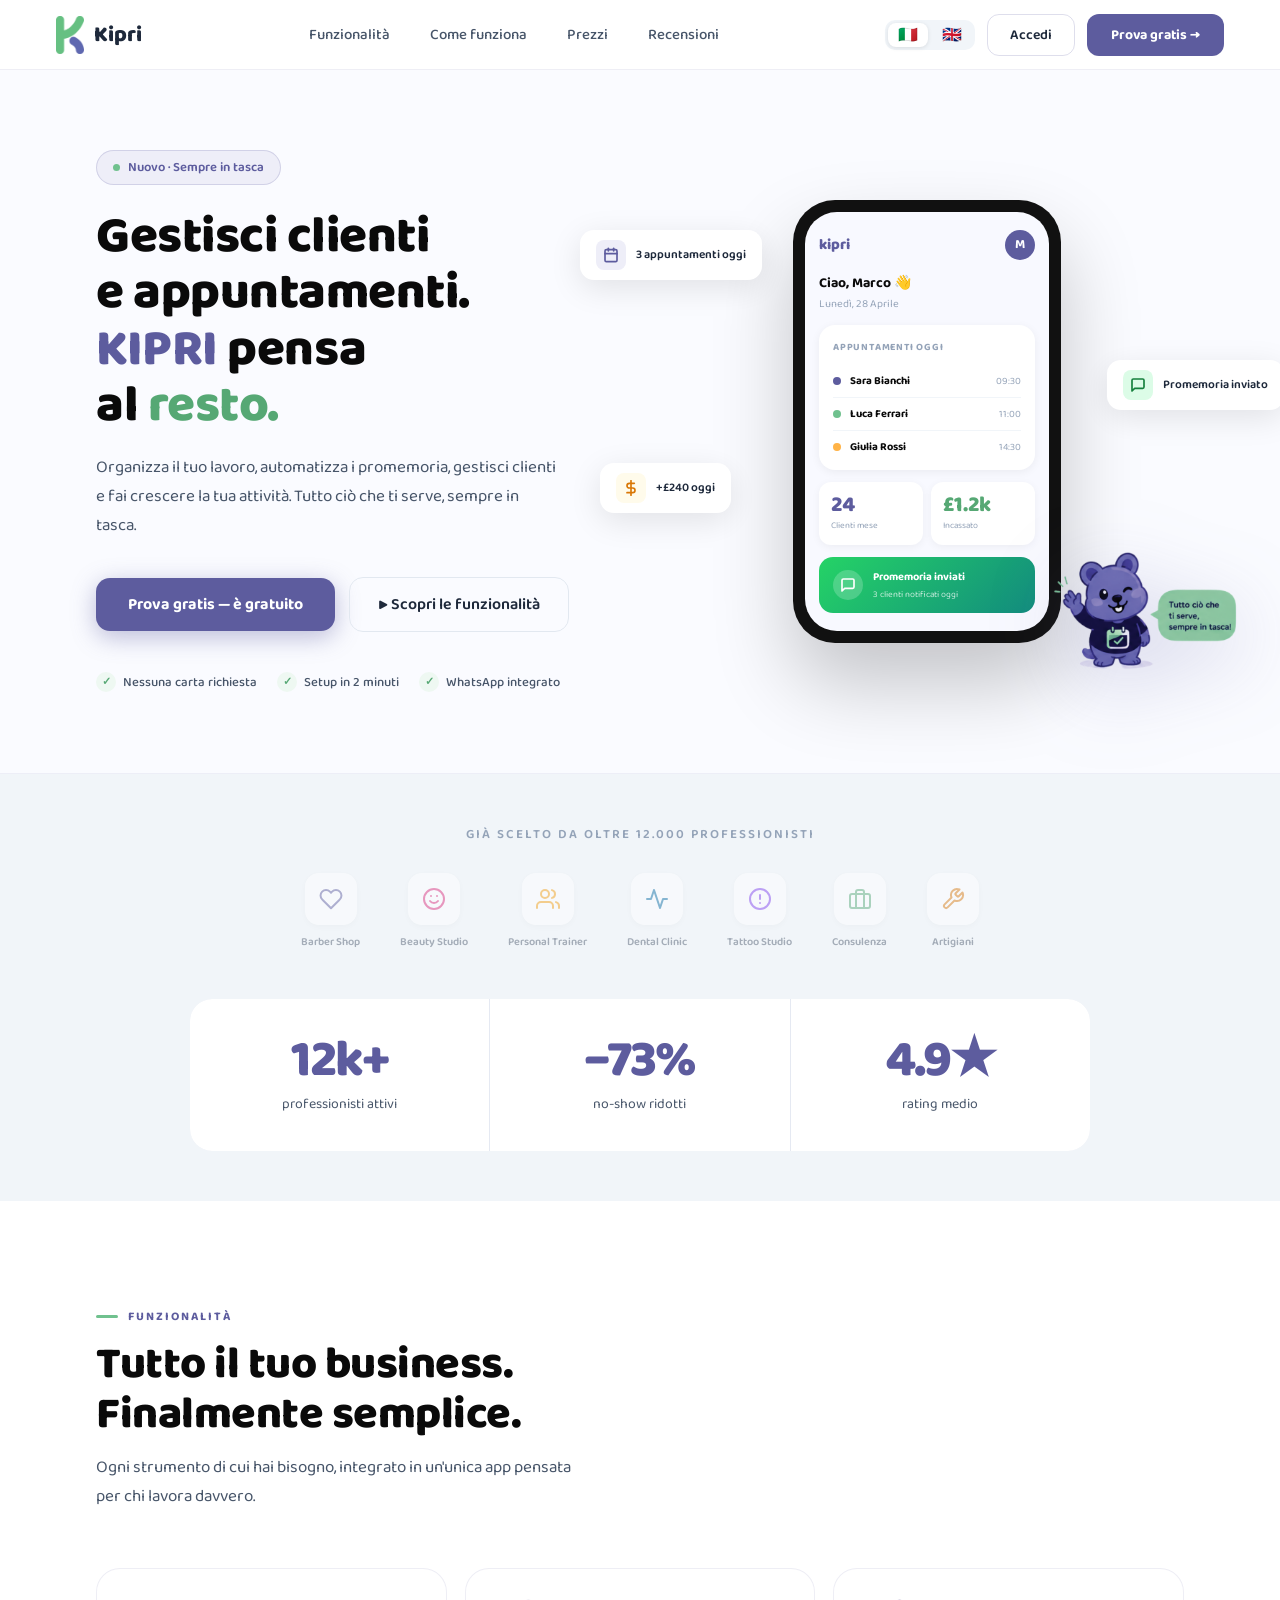
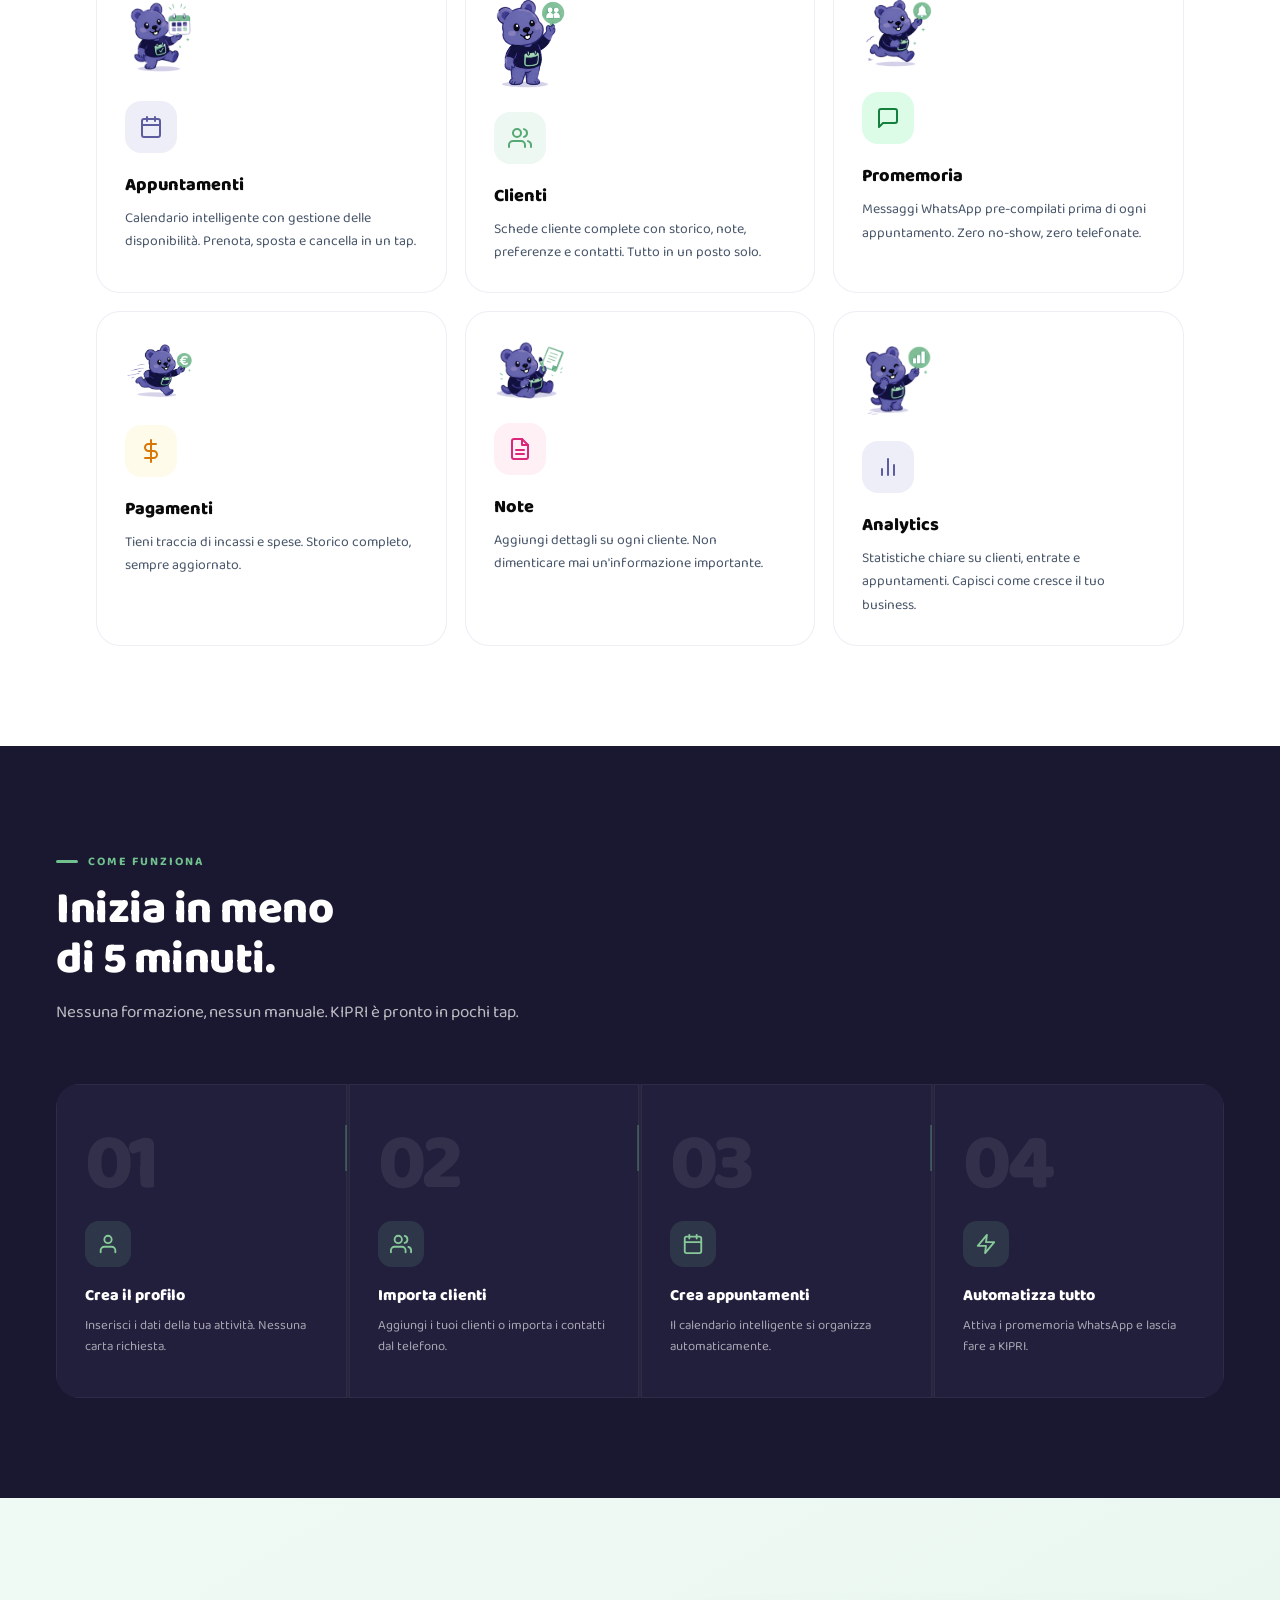
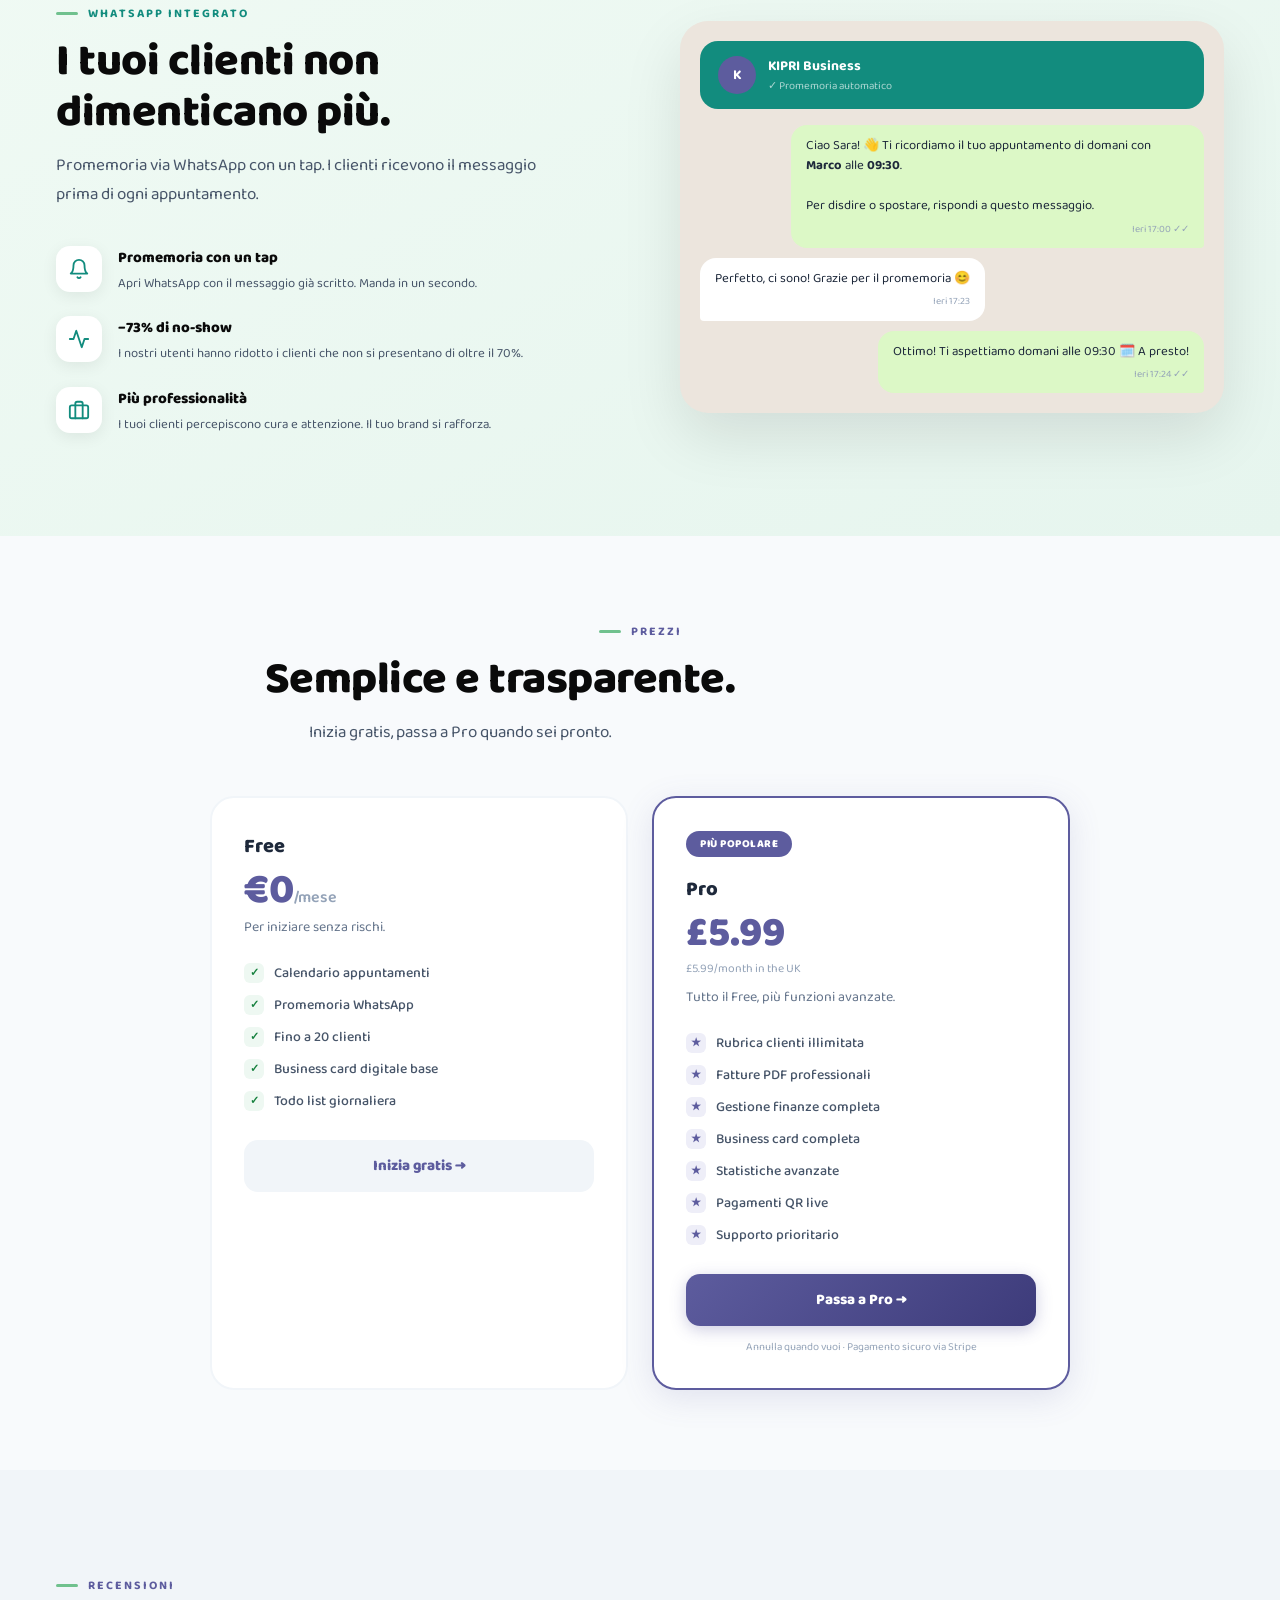
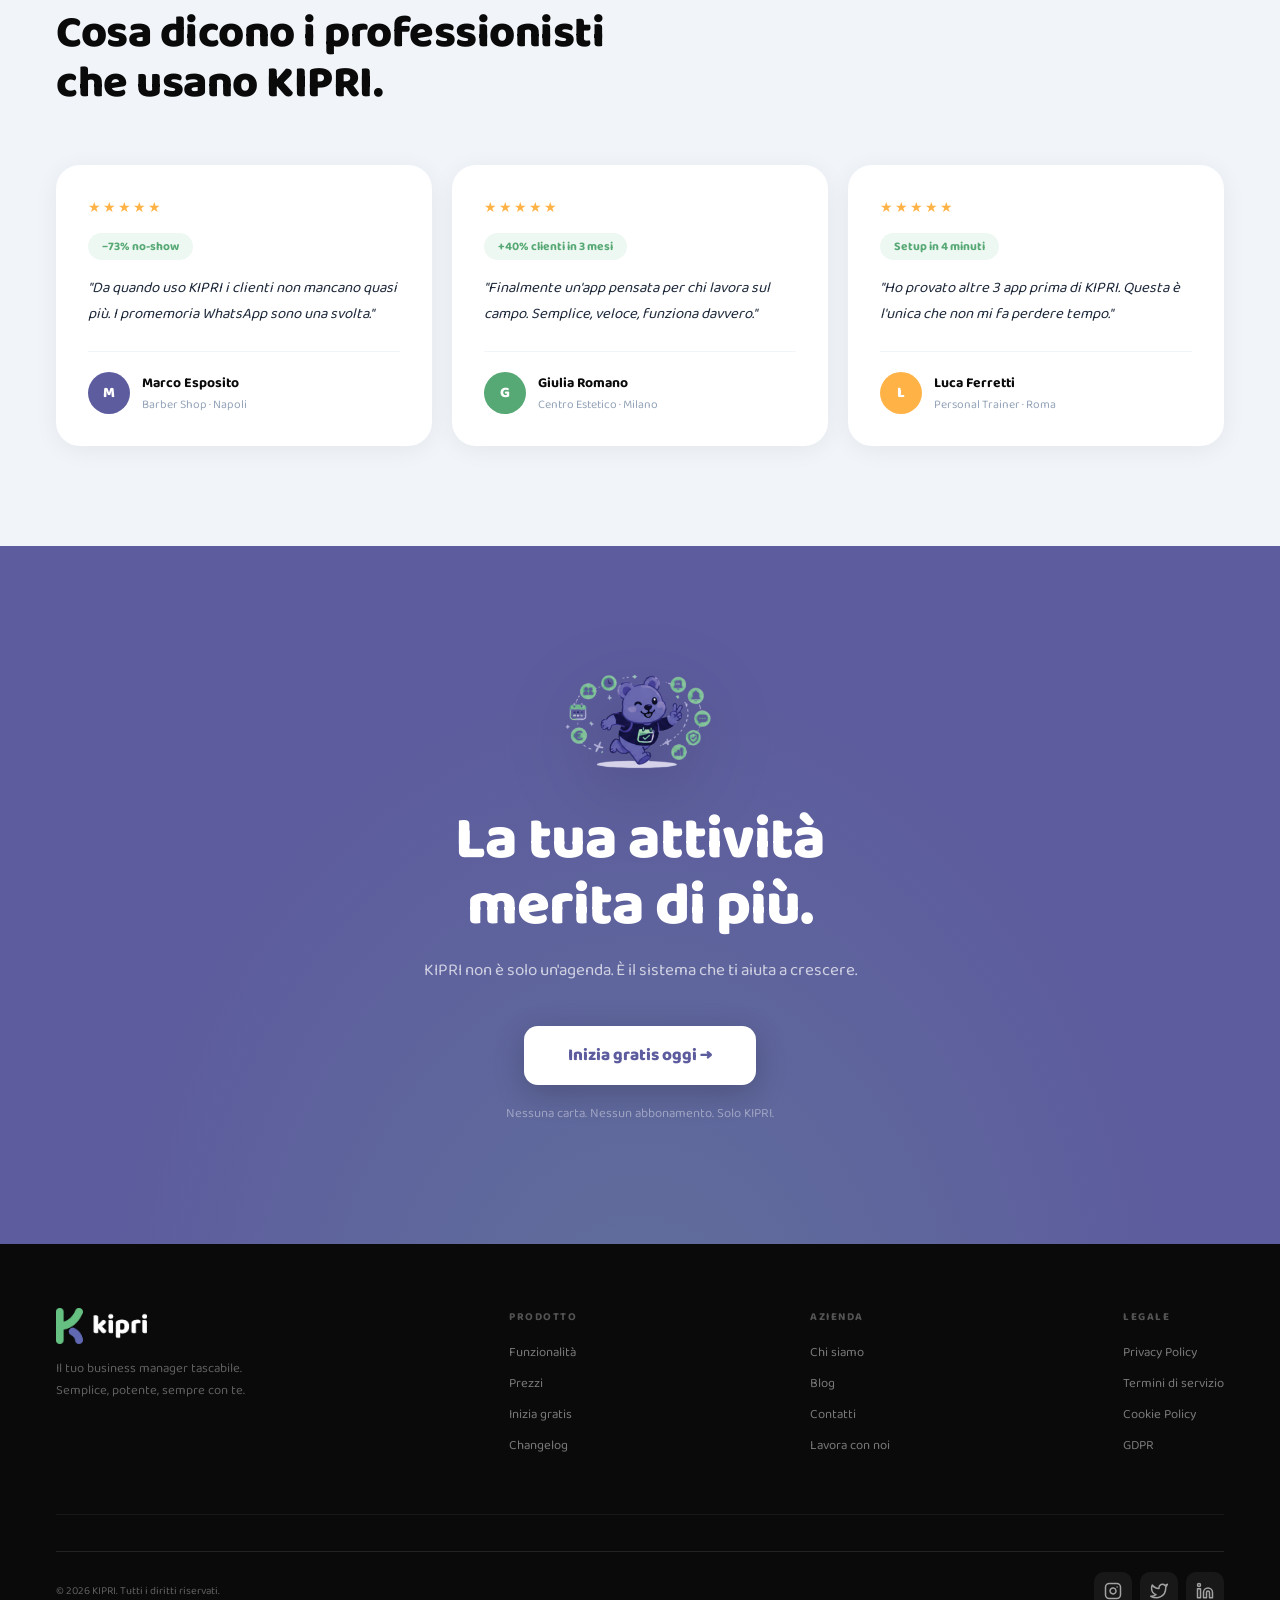
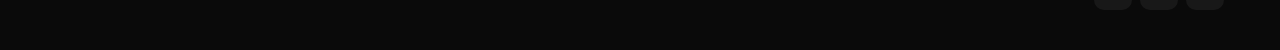
==== commit 2fe137f3: "Landing: pricing centrato + prezzo £ in inglese" ====
--- a/index.html
+++ b/index.html
@@ -278,7 +278,7 @@
       <div class="pricing-card pricing-card-pro">
         <div class="pricing-popular" id="pricing-popular">Più popolare</div>
         <div class="pricing-plan-name" id="pricing-pro-name">Pro</div>
-        <div class="pricing-price">€5.99<span class="pricing-period" id="pricing-pro-period-it">/mese</span><span class="pricing-period" id="pricing-pro-period-en" style="display:none">/month</span></div>
+        <div class="pricing-price" id="pricing-pro-price">€5.99<span class="pricing-period" id="pricing-pro-period-it">/mese</span></div>
         <div class="pricing-price-alt" id="pricing-pro-alt">£5.99/month in the UK</div>
         <div class="pricing-desc" id="pricing-pro-desc">Tutto il Free, più funzioni avanzate.</div>
         <ul class="pricing-features">
@@ -394,6 +394,34 @@
     'cta-title':'La tua attività<br>merita di più.',
     'cta-sub':'KIPRI non è solo un\'agenda. È il sistema che ti aiuta a crescere.',
     'cta-btn':'Inizia gratis oggi →','cta-note':'Nessuna carta. Nessun abbonamento. Solo KIPRI.',
+        'nav-link-pricing':'Prezzi',
+    'pricing-label':'Prezzi',
+    'pricing-title':'Semplice e trasparente.',
+    'pricing-sub':'Inizia gratis, passa a Pro quando sei pronto.',
+    'pricing-free-name':'Free',
+    'pricing-free-period':'/mese',
+    'pricing-free-desc':'Per iniziare senza rischi.',
+    'pf-f1':'Calendario appuntamenti',
+    'pf-f2':'Promemoria WhatsApp',
+    'pf-f3':'Fino a 20 clienti',
+    'pf-f4':'Business card digitale base',
+    'pf-f5':'Todo list giornaliera',
+    'pricing-btn-free':'Inizia gratis →',
+    'pricing-popular':'Più popolare',
+    'pricing-pro-name':'Pro',
+    'pricing-pro-period-it':'/mese',
+    'pricing-pro-price':'£5.99',
+    'pricing-pro-alt':'£5.99/month in the UK',
+    'pricing-pro-desc':'Tutto il Free, più funzioni avanzate.',
+    'pf-p1':'Rubrica clienti illimitata',
+    'pf-p2':'Fatture PDF professionali',
+    'pf-p3':'Gestione finanze completa',
+    'pf-p4':'Business card completa',
+    'pf-p5':'Statistiche avanzate',
+    'pf-p6':'Pagamenti QR live',
+    'pf-p7':'Supporto prioritario',
+    'pricing-btn-pro':'Passa a Pro →',
+    'pricing-guarantee':'Annulla quando vuoi · Pagamento sicuro via Stripe',
     'footer-desc':'Il tuo business manager tascabile. Semplice, potente, sempre con te.',
     'footer-col1':'Prodotto','footer-col2':'Azienda','footer-col3':'Legale',
     'footer-link1':'Funzionalità','footer-link2':'Prezzi','footer-link3':'Inizia gratis','footer-link4':'Changelog',
@@ -445,6 +473,34 @@
     'cta-title':'Your business<br>deserves more.',
     'cta-sub':'KIPRI is not just a diary. It\'s the system that helps you grow.',
     'cta-btn':'Start free today →','cta-note':'No card. No subscription. Just KIPRI.',
+        'nav-link-pricing':'Pricing',
+    'pricing-label':'Pricing',
+    'pricing-title':'Simple and transparent.',
+    'pricing-sub':'Start free, upgrade to Pro when you are ready.',
+    'pricing-free-name':'Free',
+    'pricing-free-period':'/month',
+    'pricing-free-desc':'Start with no risk.',
+    'pf-f1':'Appointment calendar',
+    'pf-f2':'WhatsApp reminders',
+    'pf-f3':'Up to 20 clients',
+    'pf-f4':'Basic digital business card',
+    'pf-f5':'Daily to-do list',
+    'pricing-btn-free':'Start free →',
+    'pricing-popular':'Most popular',
+    'pricing-pro-name':'Pro',
+    'pricing-pro-period-it':'/month',
+    'pricing-pro-price':'£5.99',
+    'pricing-pro-alt':'£5.99/month in the UK',
+    'pricing-pro-desc':'Everything in Free, plus advanced features.',
+    'pf-p1':'Unlimited client contacts',
+    'pf-p2':'Professional PDF invoices',
+    'pf-p3':'Full finance management',
+    'pf-p4':'Full business card',
+    'pf-p5':'Advanced statistics',
+    'pf-p6':'Live QR payments',
+    'pf-p7':'Priority support',
+    'pricing-btn-pro':'Upgrade to Pro →',
+    'pricing-guarantee':'Cancel anytime · Secure payment via Stripe',
     'footer-desc':'Your pocket business manager. Simple, powerful, always with you.',
     'footer-col1':'Product','footer-col2':'Company','footer-col3':'Legal',
     'footer-link1':'Features','footer-link2':'Pricing','footer-link3':'Get started','footer-link4':'Changelog',
--- a/style.css
+++ b/style.css
@@ -484,3 +484,13 @@
 .pricing-btn-pro { display: block; text-align: center; padding: 14px; border-radius: 14px; background: linear-gradient(135deg, #5D5C9E 0%, #3d3b7a 100%); color: white; font-weight: 800; font-size: 15px; text-decoration: none; transition: all 0.2s; font-family: 'Baloo 2', sans-serif; box-shadow: 0 4px 16px rgba(93,92,158,0.3); }
 .pricing-btn-pro:hover { opacity: 0.92; }
 .pricing-guarantee { font-size: 11px; color: #94A3B8; text-align: center; margin-top: 12px; }
+/* cache-bust Mon 11 May 2026 16:03:12 BST */
+
+/* ── PRICING FIX CENTRATO ── */
+.pricing-wrap { text-align: center; }
+.pricing-inner { max-width: 860px; margin: 0 auto; }
+.pricing-grid { text-align: left; }
+
+/* ── PRICING CENTRATO FIX ── */
+.pricing-wrap { display: flex; flex-direction: column; align-items: center; }
+.pricing-inner { width: 100%; max-width: 860px; }
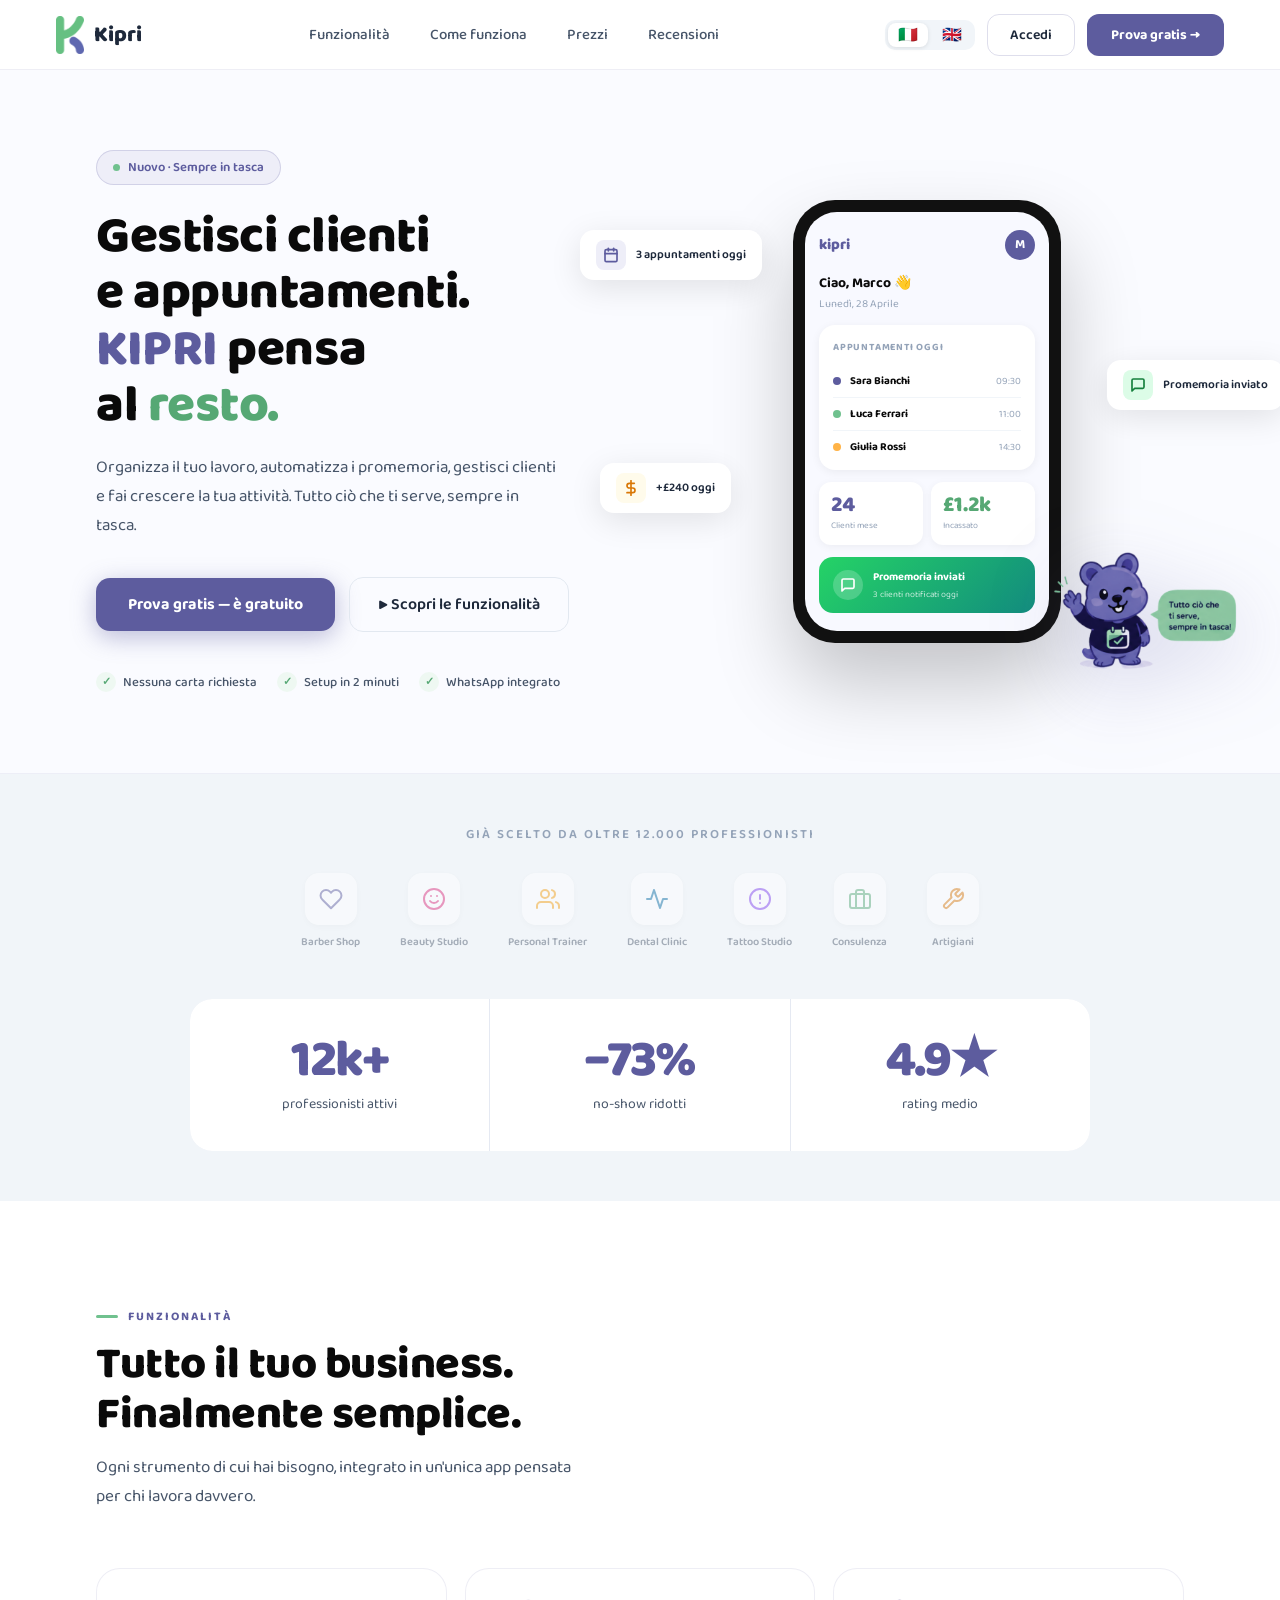
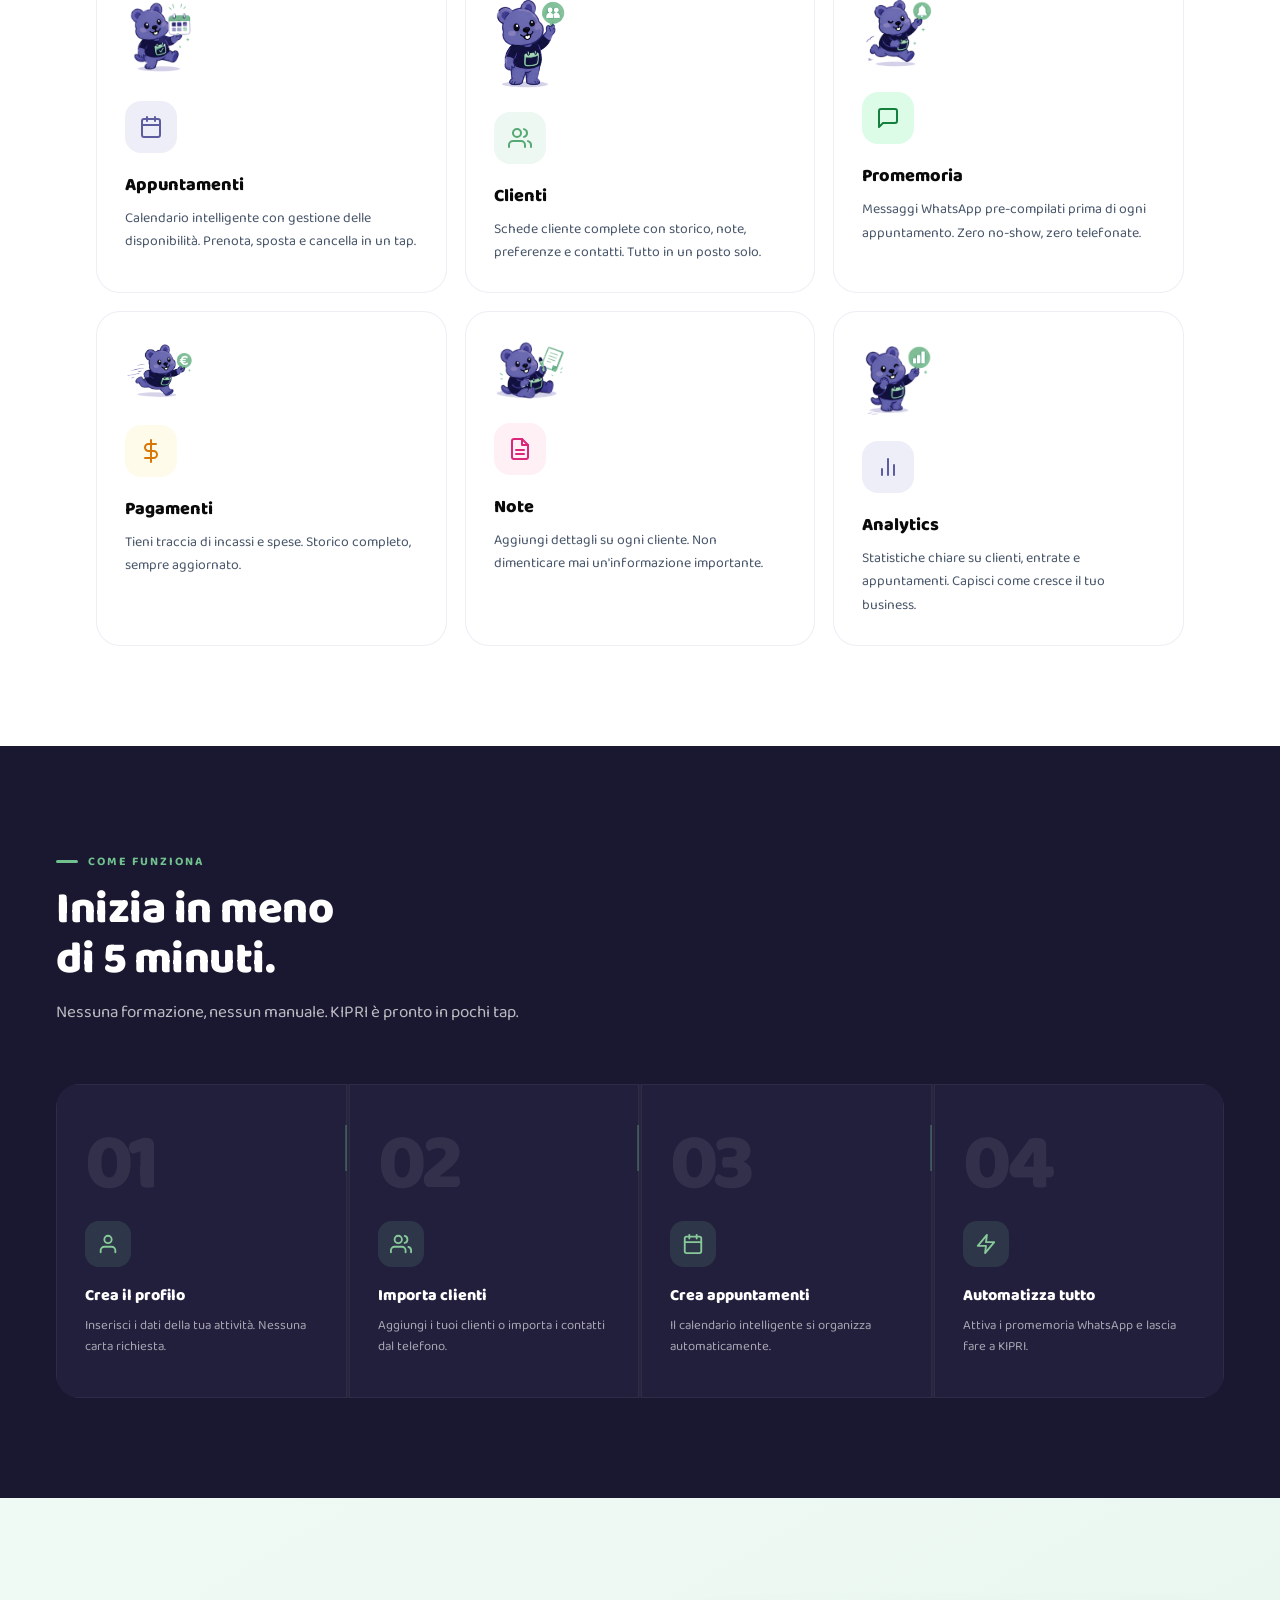
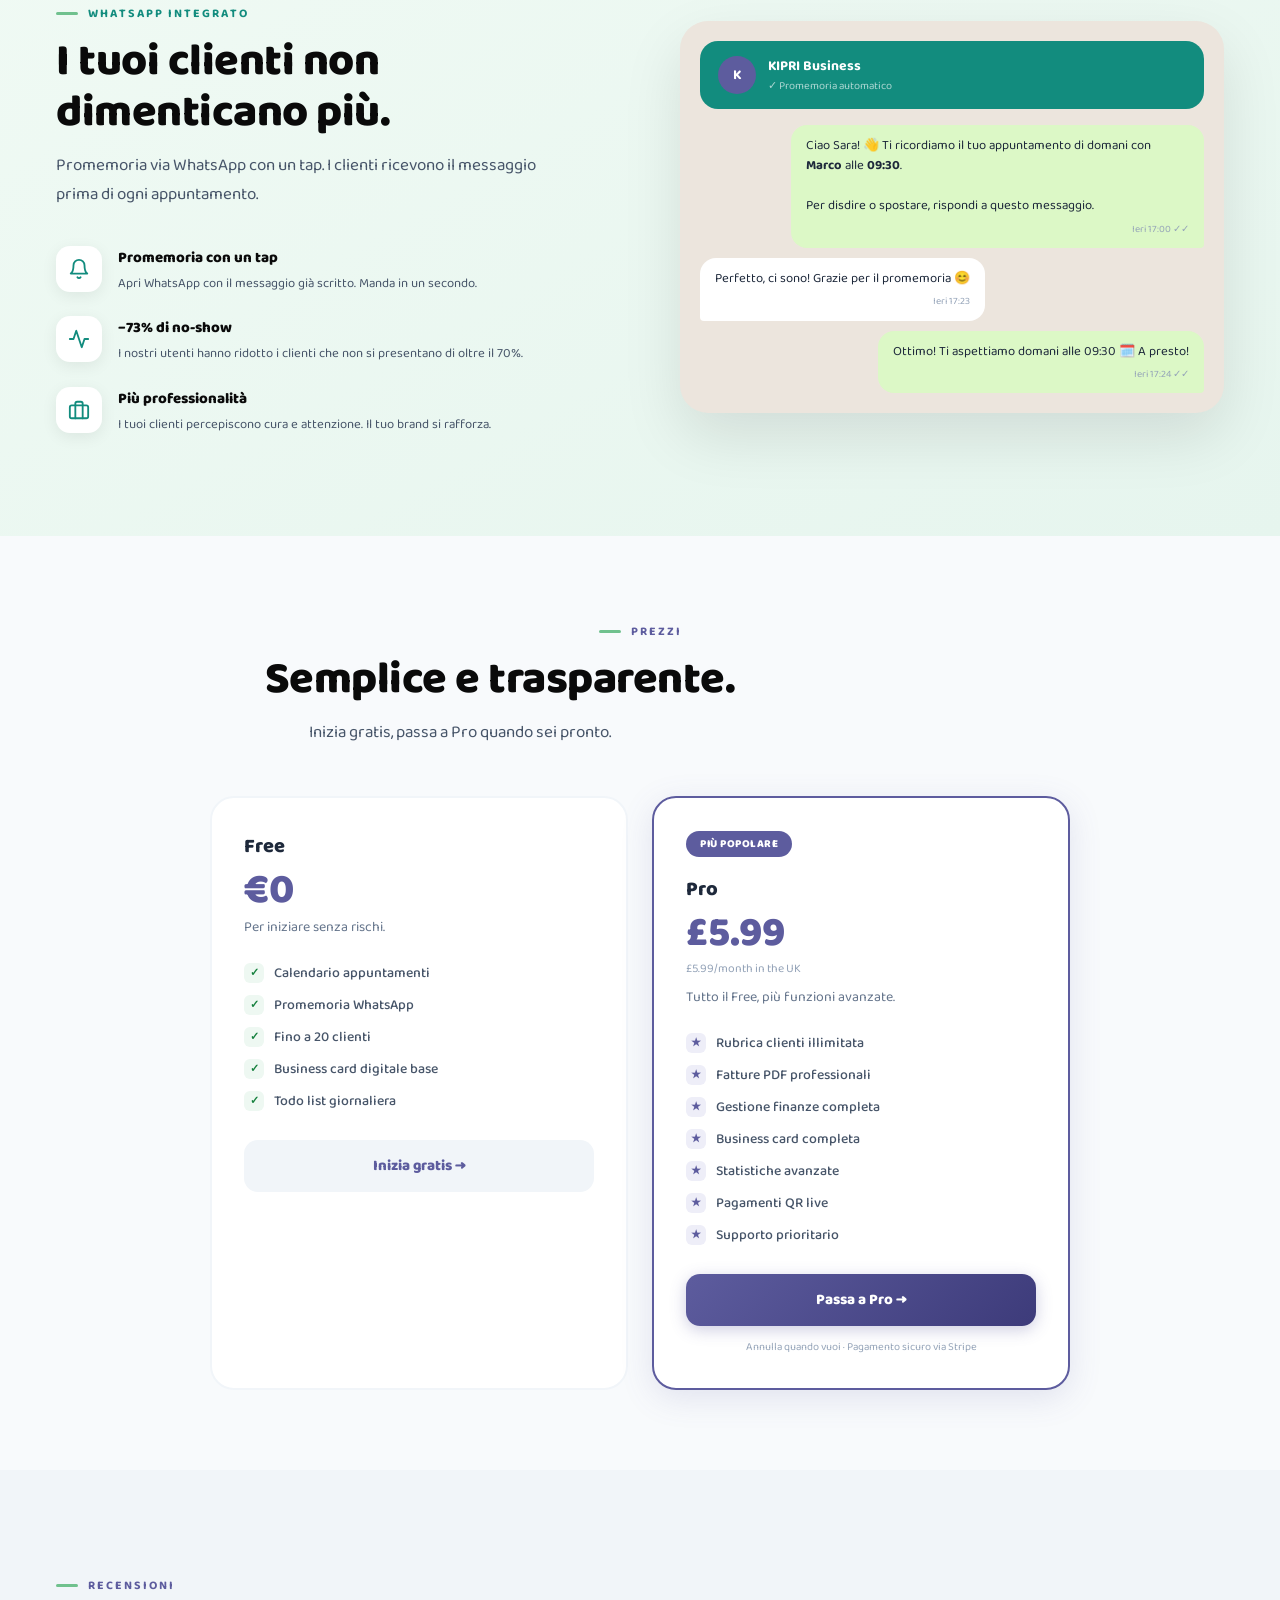
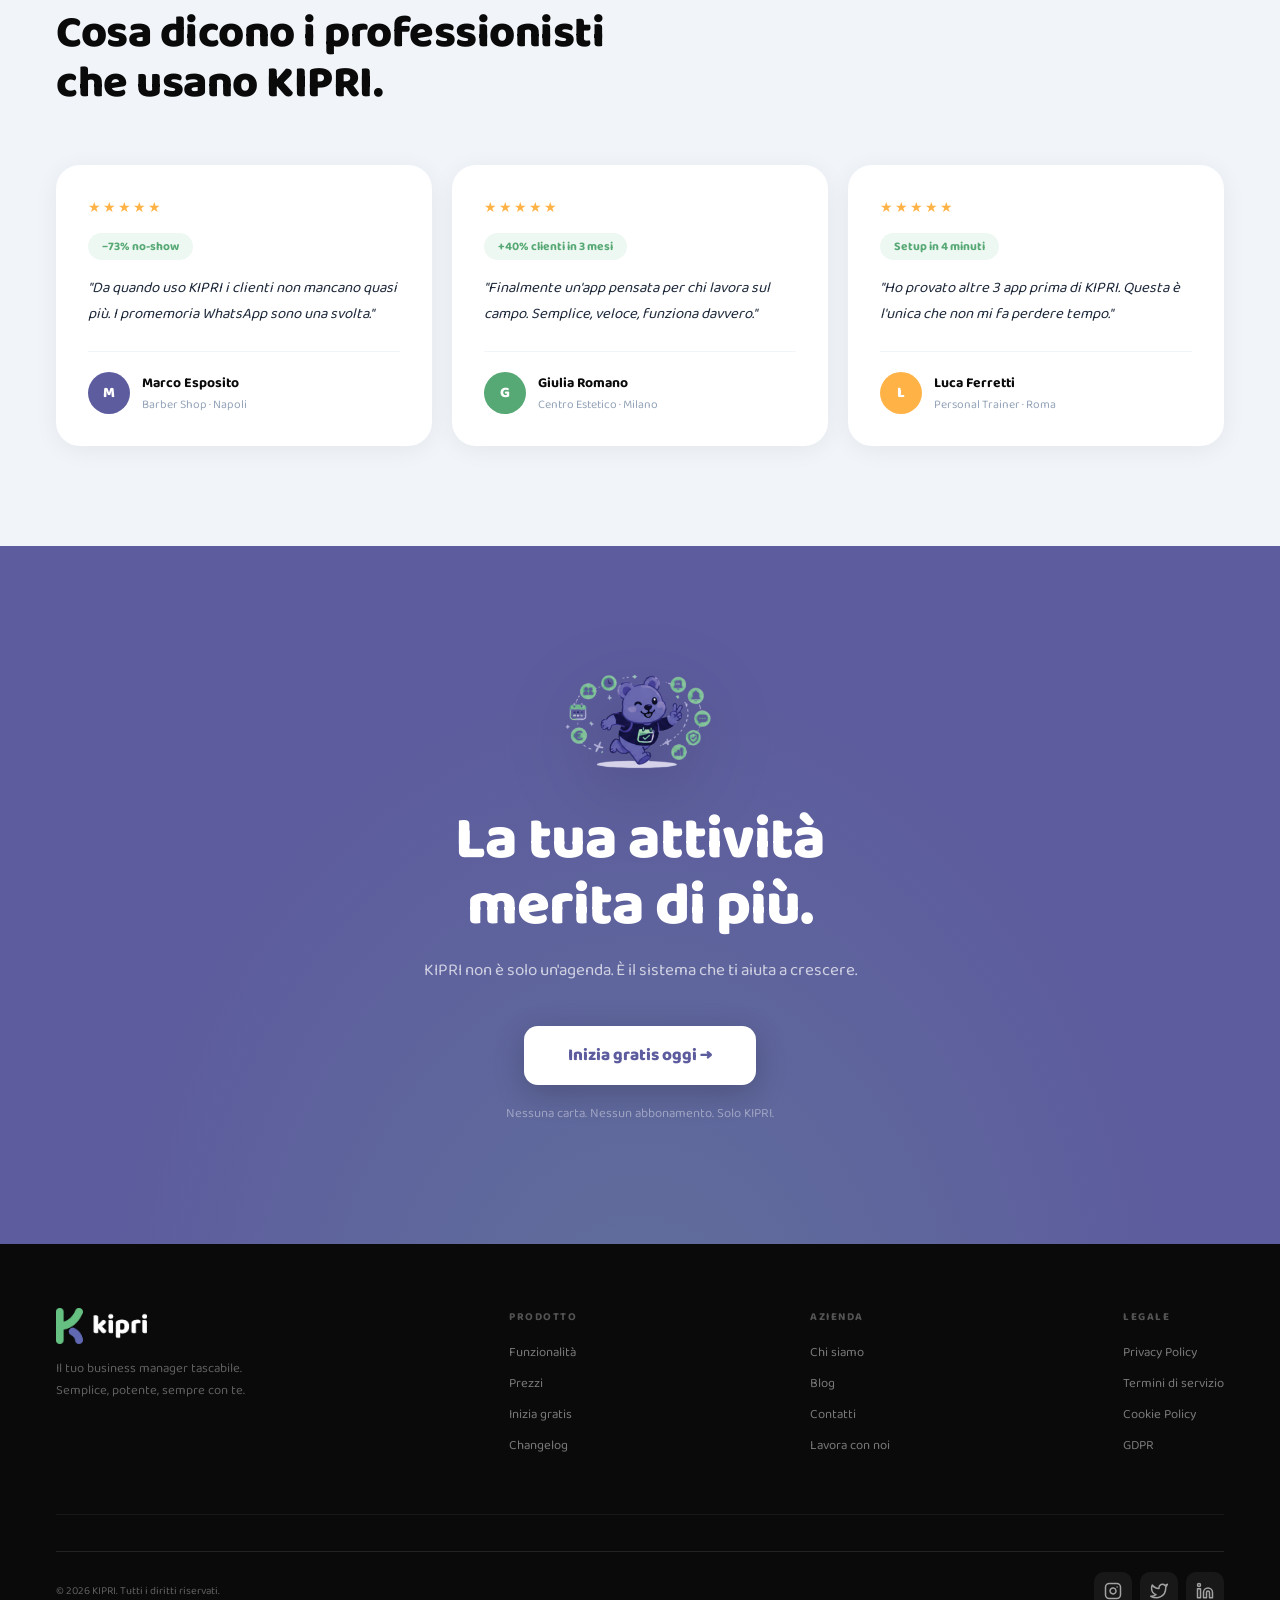
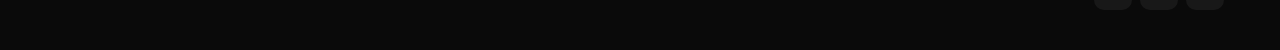
==== commit 82d6dd2f: "Landing: prezzo €6.99 IT, £5.99 EN, £0 free EN" ====
--- a/index.html
+++ b/index.html
@@ -263,7 +263,7 @@
       <!-- FREE -->
       <div class="pricing-card">
         <div class="pricing-plan-name" id="pricing-free-name">Free</div>
-        <div class="pricing-price">€0<span class="pricing-period" id="pricing-free-period">/mese</span></div>
+        <div class="pricing-price" id="pricing-free-price">€0<span class="pricing-period" id="pricing-free-period">/mese</span></div>
         <div class="pricing-desc" id="pricing-free-desc">Per iniziare senza rischi.</div>
         <ul class="pricing-features">
           <li><span class="pf-check">✓</span><span id="pf-f1">Calendario appuntamenti</span></li>
@@ -400,6 +400,8 @@
     'pricing-sub':'Inizia gratis, passa a Pro quando sei pronto.',
     'pricing-free-name':'Free',
     'pricing-free-period':'/mese',
+    'pricing-free-price':'€0',
+    'pricing-pro-price':'€6.99',
     'pricing-free-desc':'Per iniziare senza rischi.',
     'pf-f1':'Calendario appuntamenti',
     'pf-f2':'Promemoria WhatsApp',
@@ -479,6 +481,8 @@
     'pricing-sub':'Start free, upgrade to Pro when you are ready.',
     'pricing-free-name':'Free',
     'pricing-free-period':'/month',
+    'pricing-free-price':'£0',
+    'pricing-pro-price':'£5.99',
     'pricing-free-desc':'Start with no risk.',
     'pf-f1':'Appointment calendar',
     'pf-f2':'WhatsApp reminders',
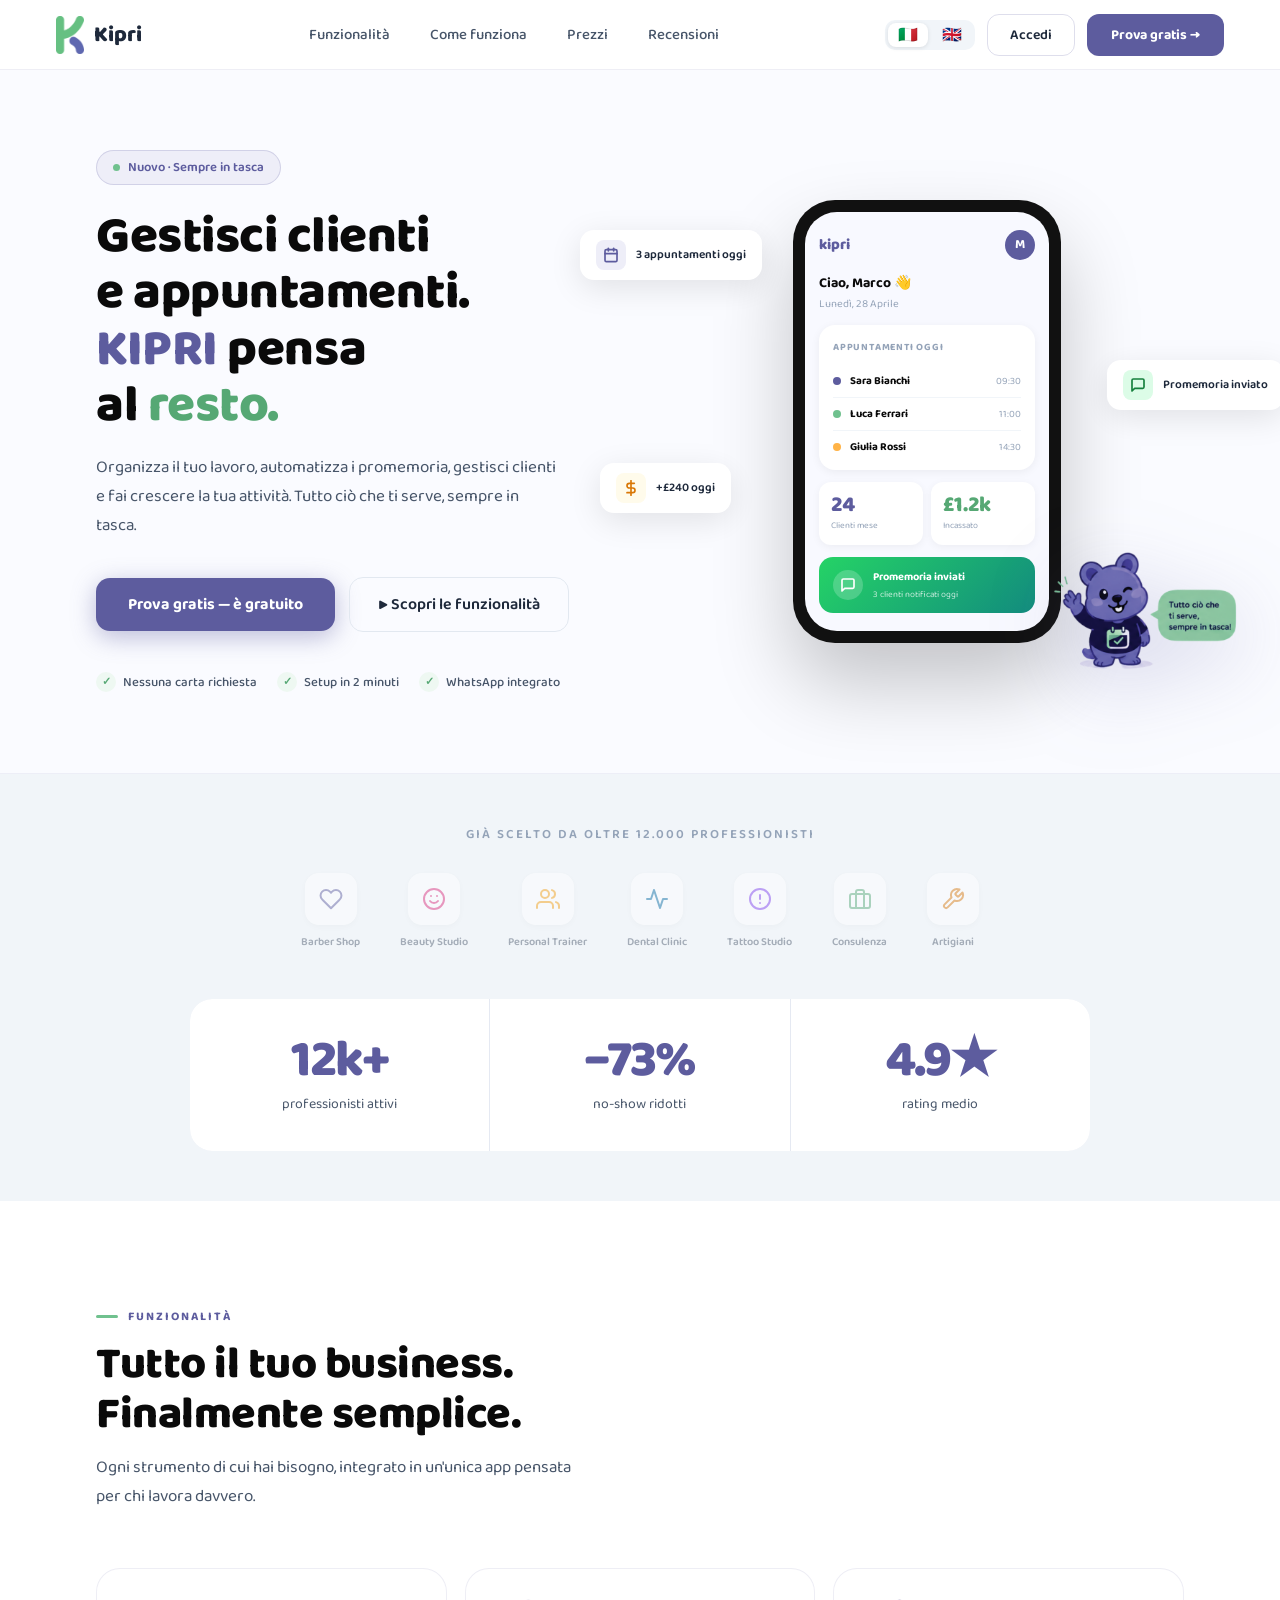
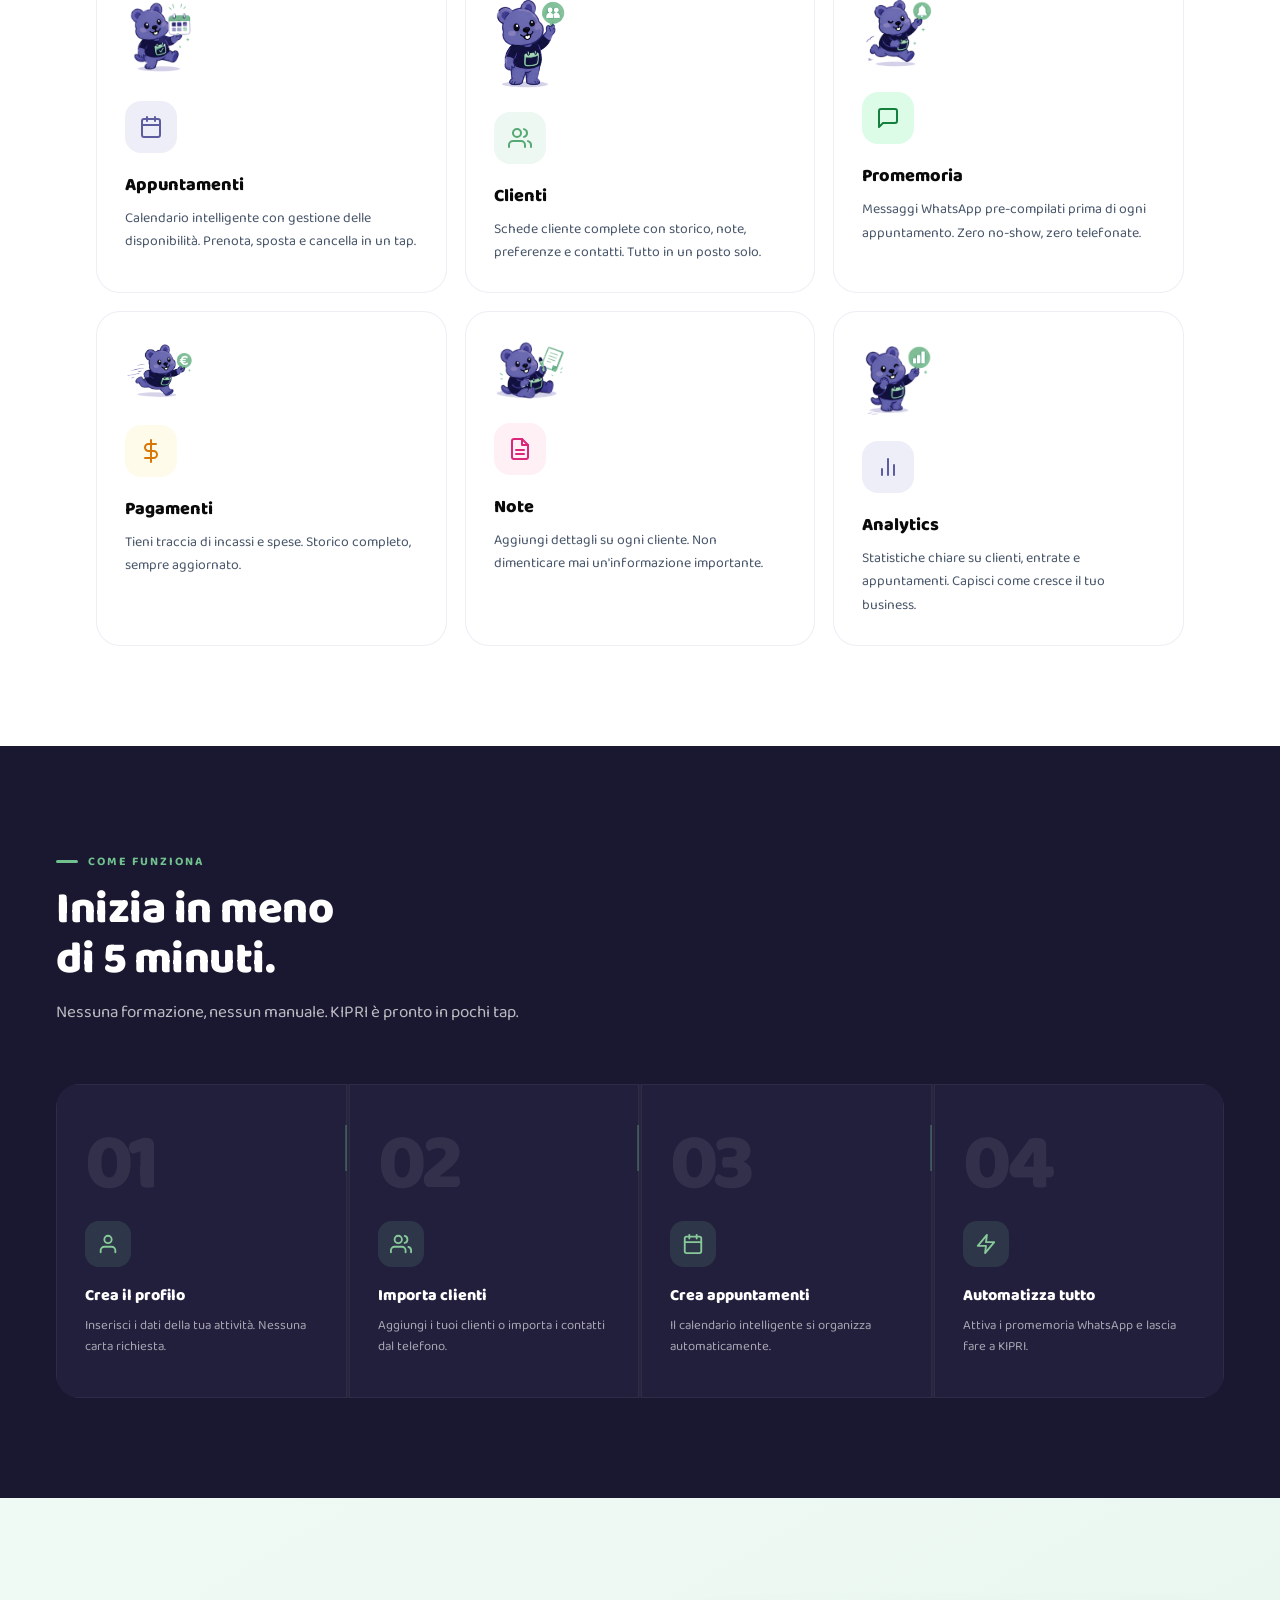
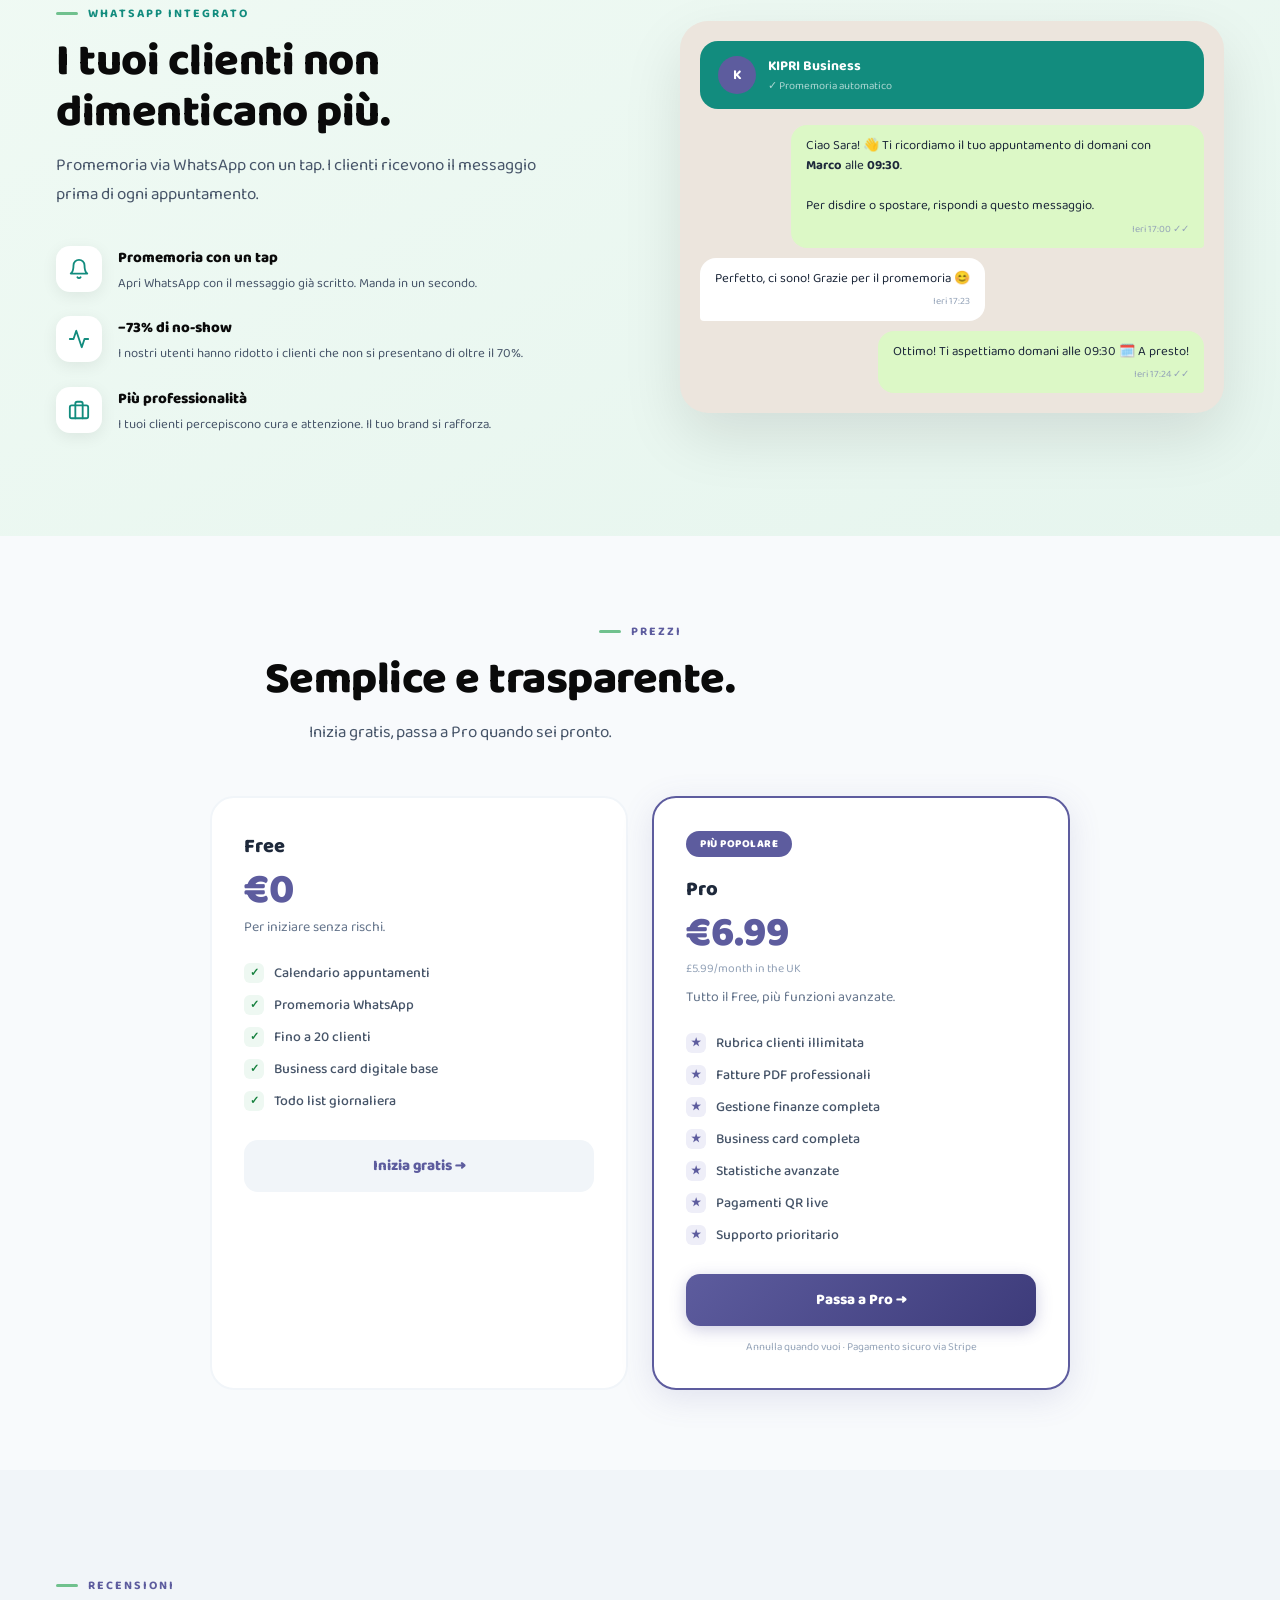
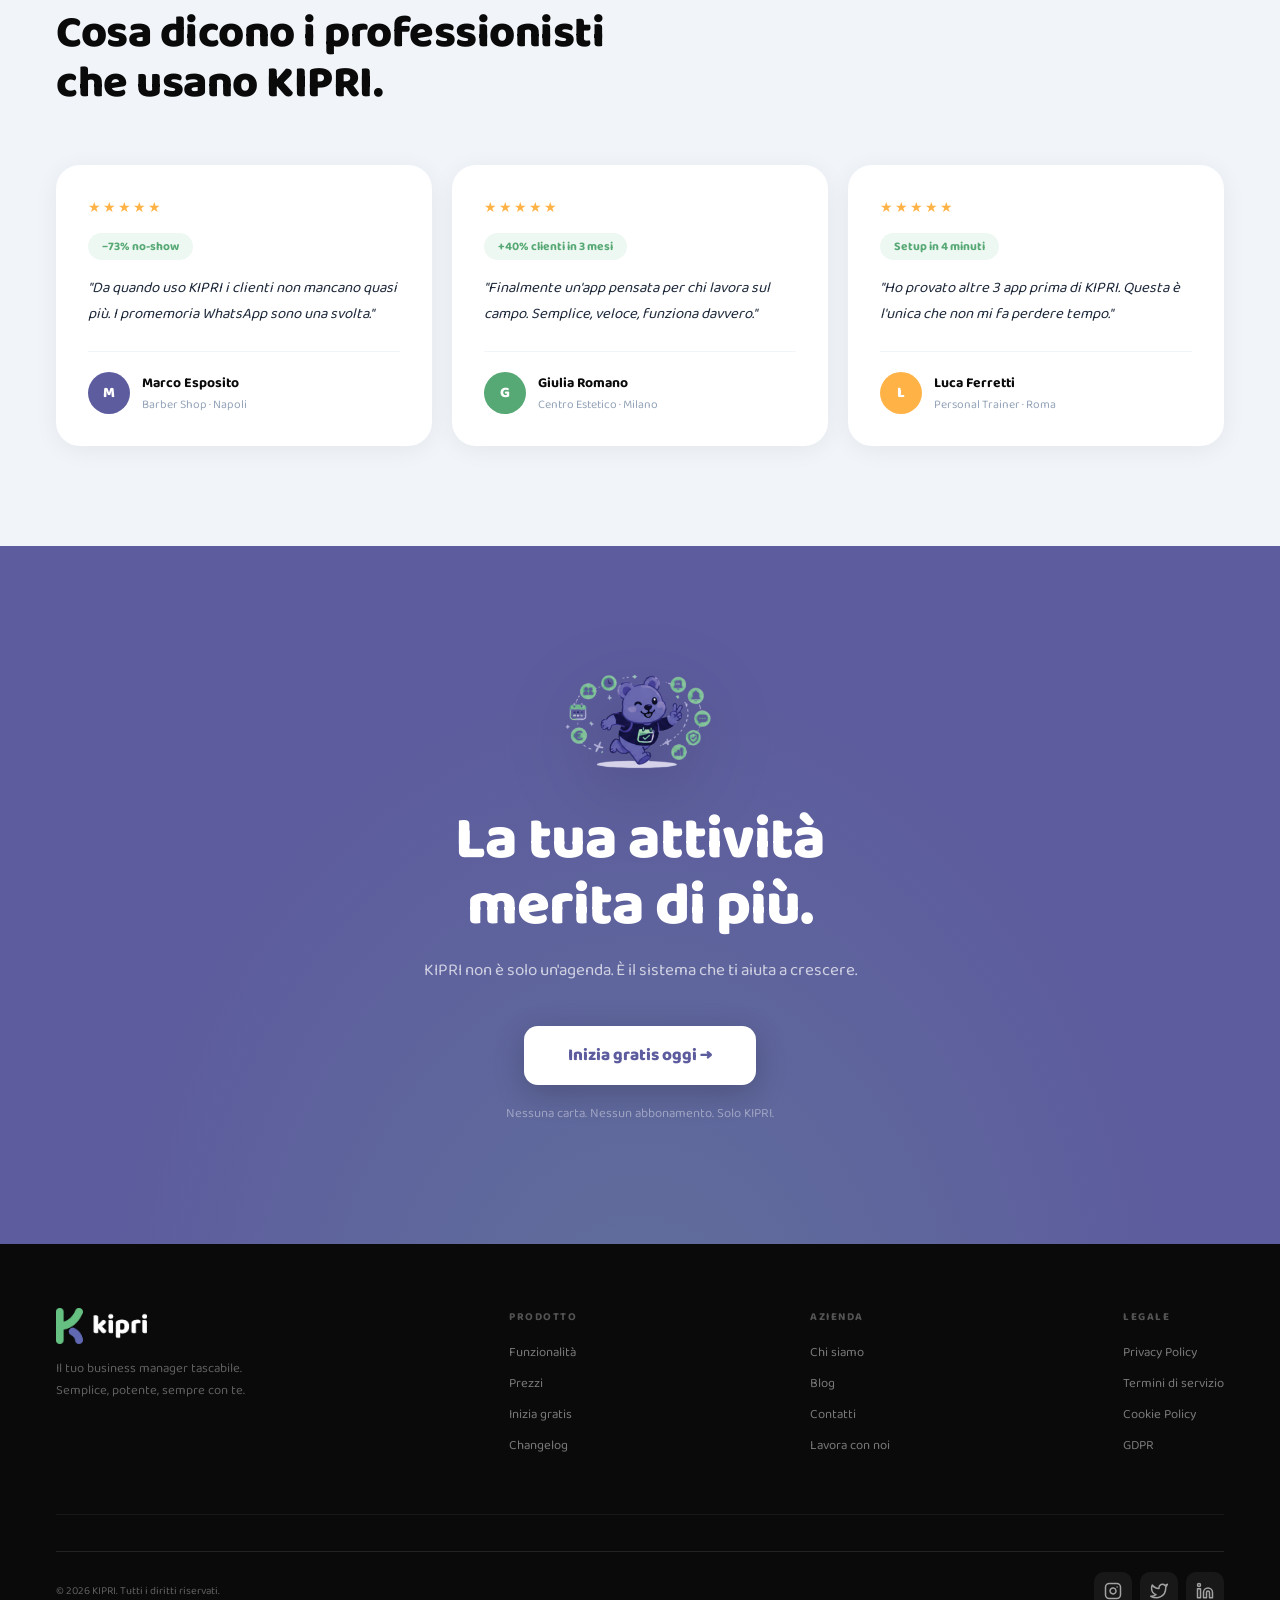
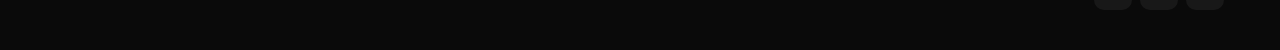
==== commit 168db397: "fix: pricing IT €6.99, EN £5.99 - valute corrette per lingua" ====
--- a/index.html
+++ b/index.html
@@ -75,7 +75,7 @@
       <button class="lang-btn active" id="btn-it" onclick="setLang('it')">🇮🇹</button>
       <button class="lang-btn" id="btn-en" onclick="setLang('en')">🇬🇧</button>
     </div>
-    <a href="https://kipri.app" class="btn-ghost" id="nav-login">Accedi</a>
+    <a href="https://app.kipri.app" class="btn-ghost" id="nav-login">Accedi</a>
     <a href="register.html" class="btn-primary" id="nav-cta">Prova gratis →</a>
   </div>
 </nav>
@@ -278,7 +278,7 @@
       <div class="pricing-card pricing-card-pro">
         <div class="pricing-popular" id="pricing-popular">Più popolare</div>
         <div class="pricing-plan-name" id="pricing-pro-name">Pro</div>
-        <div class="pricing-price" id="pricing-pro-price">€5.99<span class="pricing-period" id="pricing-pro-period-it">/mese</span></div>
+        <div class="pricing-price" id="pricing-pro-price">€6.99<span class="pricing-period" id="pricing-pro-period-it">/mese</span></div>
         <div class="pricing-price-alt" id="pricing-pro-alt">£5.99/month in the UK</div>
         <div class="pricing-desc" id="pricing-pro-desc">Tutto il Free, più funzioni avanzate.</div>
         <ul class="pricing-features">
@@ -290,7 +290,7 @@
           <li><span class="pf-check pf-pro">★</span><span id="pf-p6">Pagamenti QR live</span></li>
           <li><span class="pf-check pf-pro">★</span><span id="pf-p7">Supporto prioritario</span></li>
         </ul>
-        <a href="https://kipri.app" class="pricing-btn-pro" id="pricing-btn-pro">Passa a Pro →</a>
+        <a href="https://app.kipri.app" class="pricing-btn-pro" id="pricing-btn-pro">Passa a Pro →</a>
         <div class="pricing-guarantee" id="pricing-guarantee">Annulla quando vuoi · Pagamento sicuro via Stripe</div>
       </div>
     </div>
@@ -412,7 +412,7 @@
     'pricing-popular':'Più popolare',
     'pricing-pro-name':'Pro',
     'pricing-pro-period-it':'/mese',
-    'pricing-pro-price':'£5.99',
+    'pricing-pro-price':'€6.99',
     'pricing-pro-alt':'£5.99/month in the UK',
     'pricing-pro-desc':'Tutto il Free, più funzioni avanzate.',
     'pf-p1':'Rubrica clienti illimitata',
@@ -482,7 +482,6 @@
     'pricing-free-name':'Free',
     'pricing-free-period':'/month',
     'pricing-free-price':'£0',
-    'pricing-pro-price':'£5.99',
     'pricing-free-desc':'Start with no risk.',
     'pf-f1':'Appointment calendar',
     'pf-f2':'WhatsApp reminders',
@@ -491,9 +490,10 @@
     'pf-f5':'Daily to-do list',
     'pricing-btn-free':'Start free →',
     'pricing-popular':'Most popular',
+    'pricing-free-price':'£0',
+    'pricing-pro-price':'£5.99',
     'pricing-pro-name':'Pro',
     'pricing-pro-period-it':'/month',
-    'pricing-pro-price':'£5.99',
     'pricing-pro-alt':'£5.99/month in the UK',
     'pricing-pro-desc':'Everything in Free, plus advanced features.',
     'pf-p1':'Unlimited client contacts',
